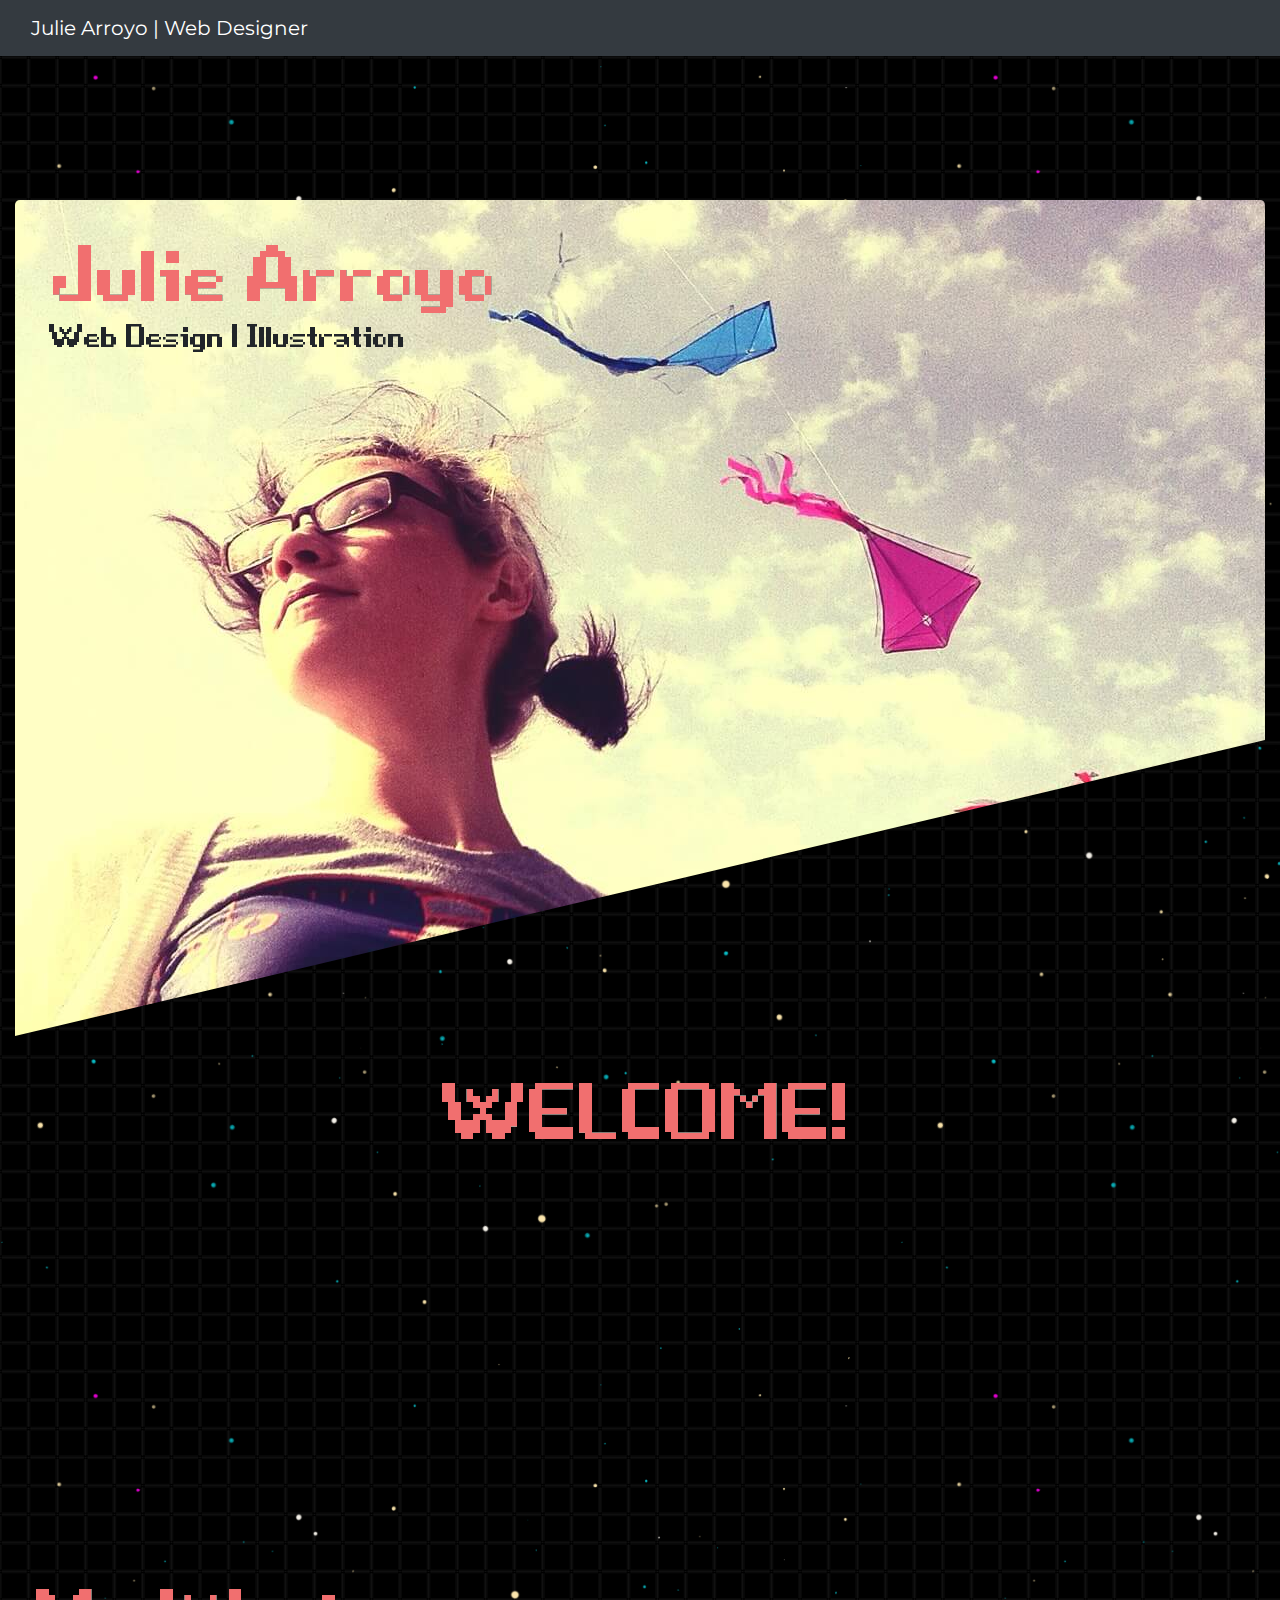
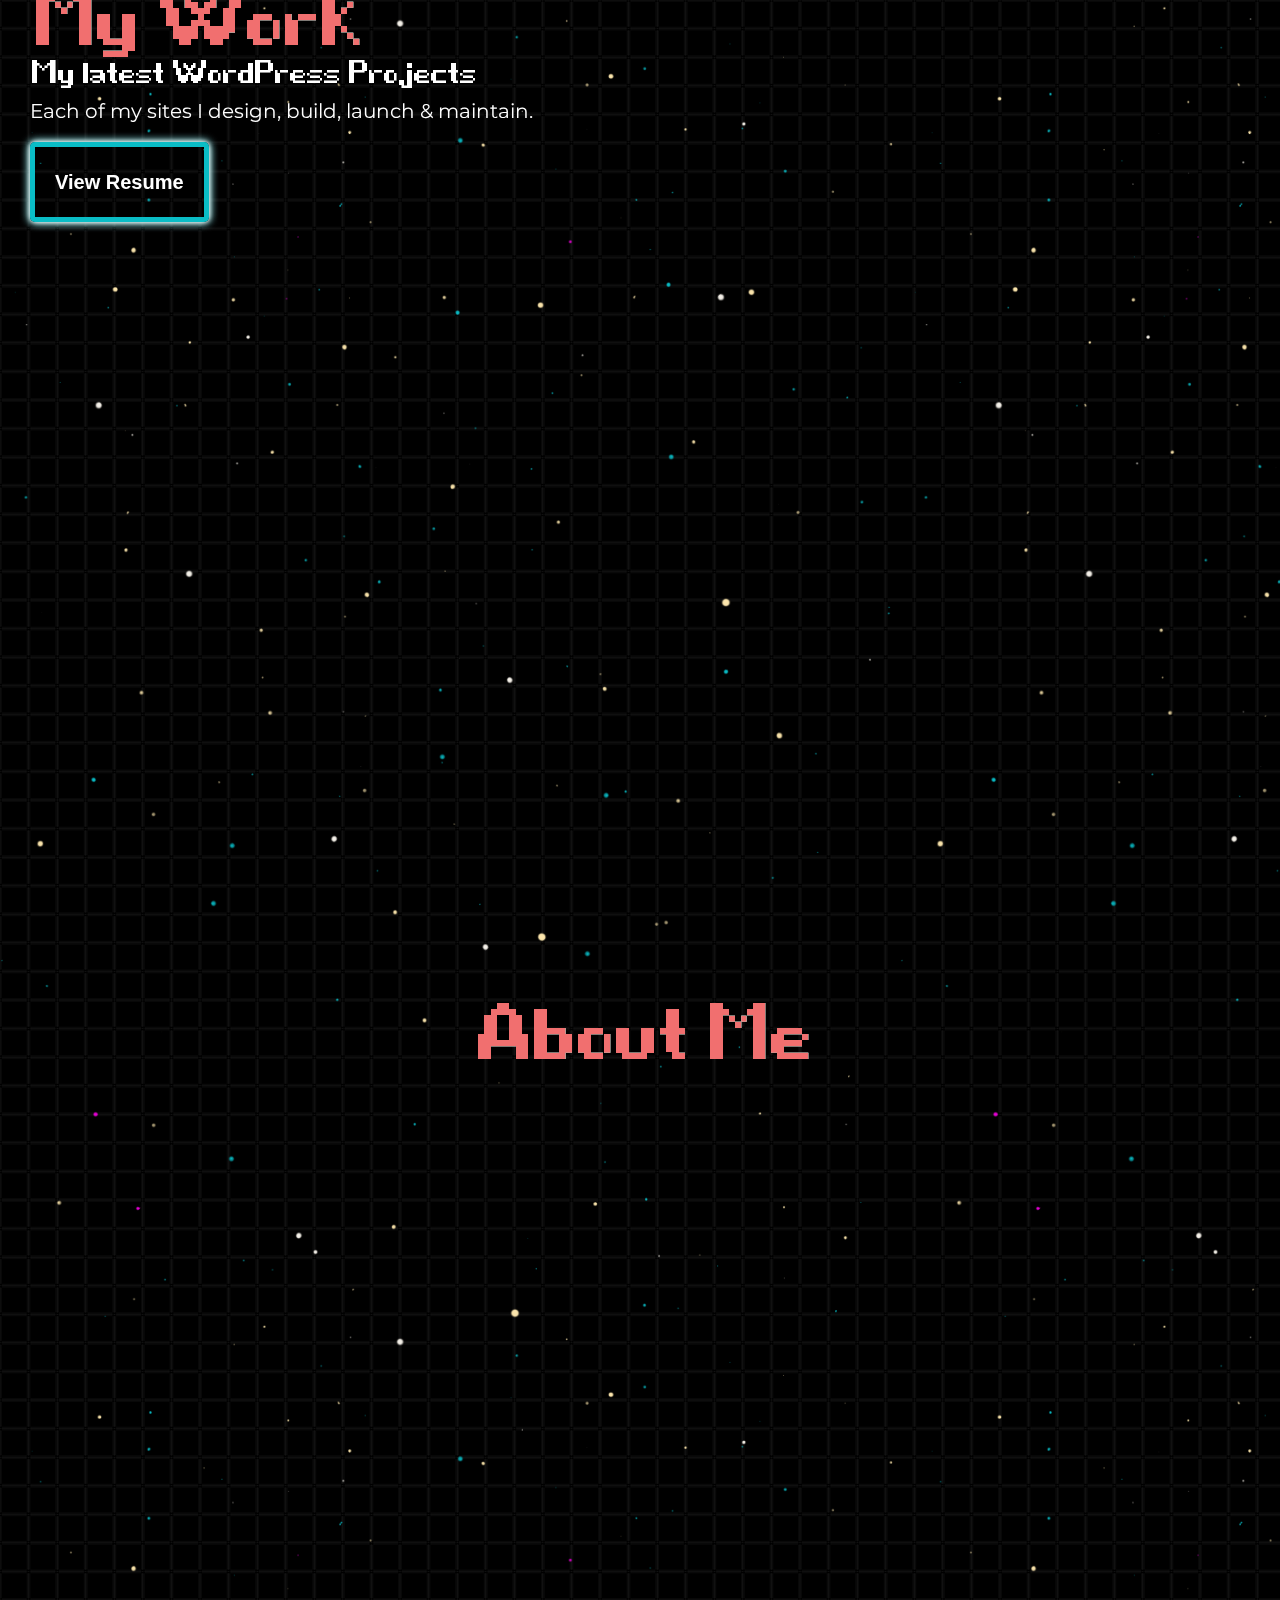
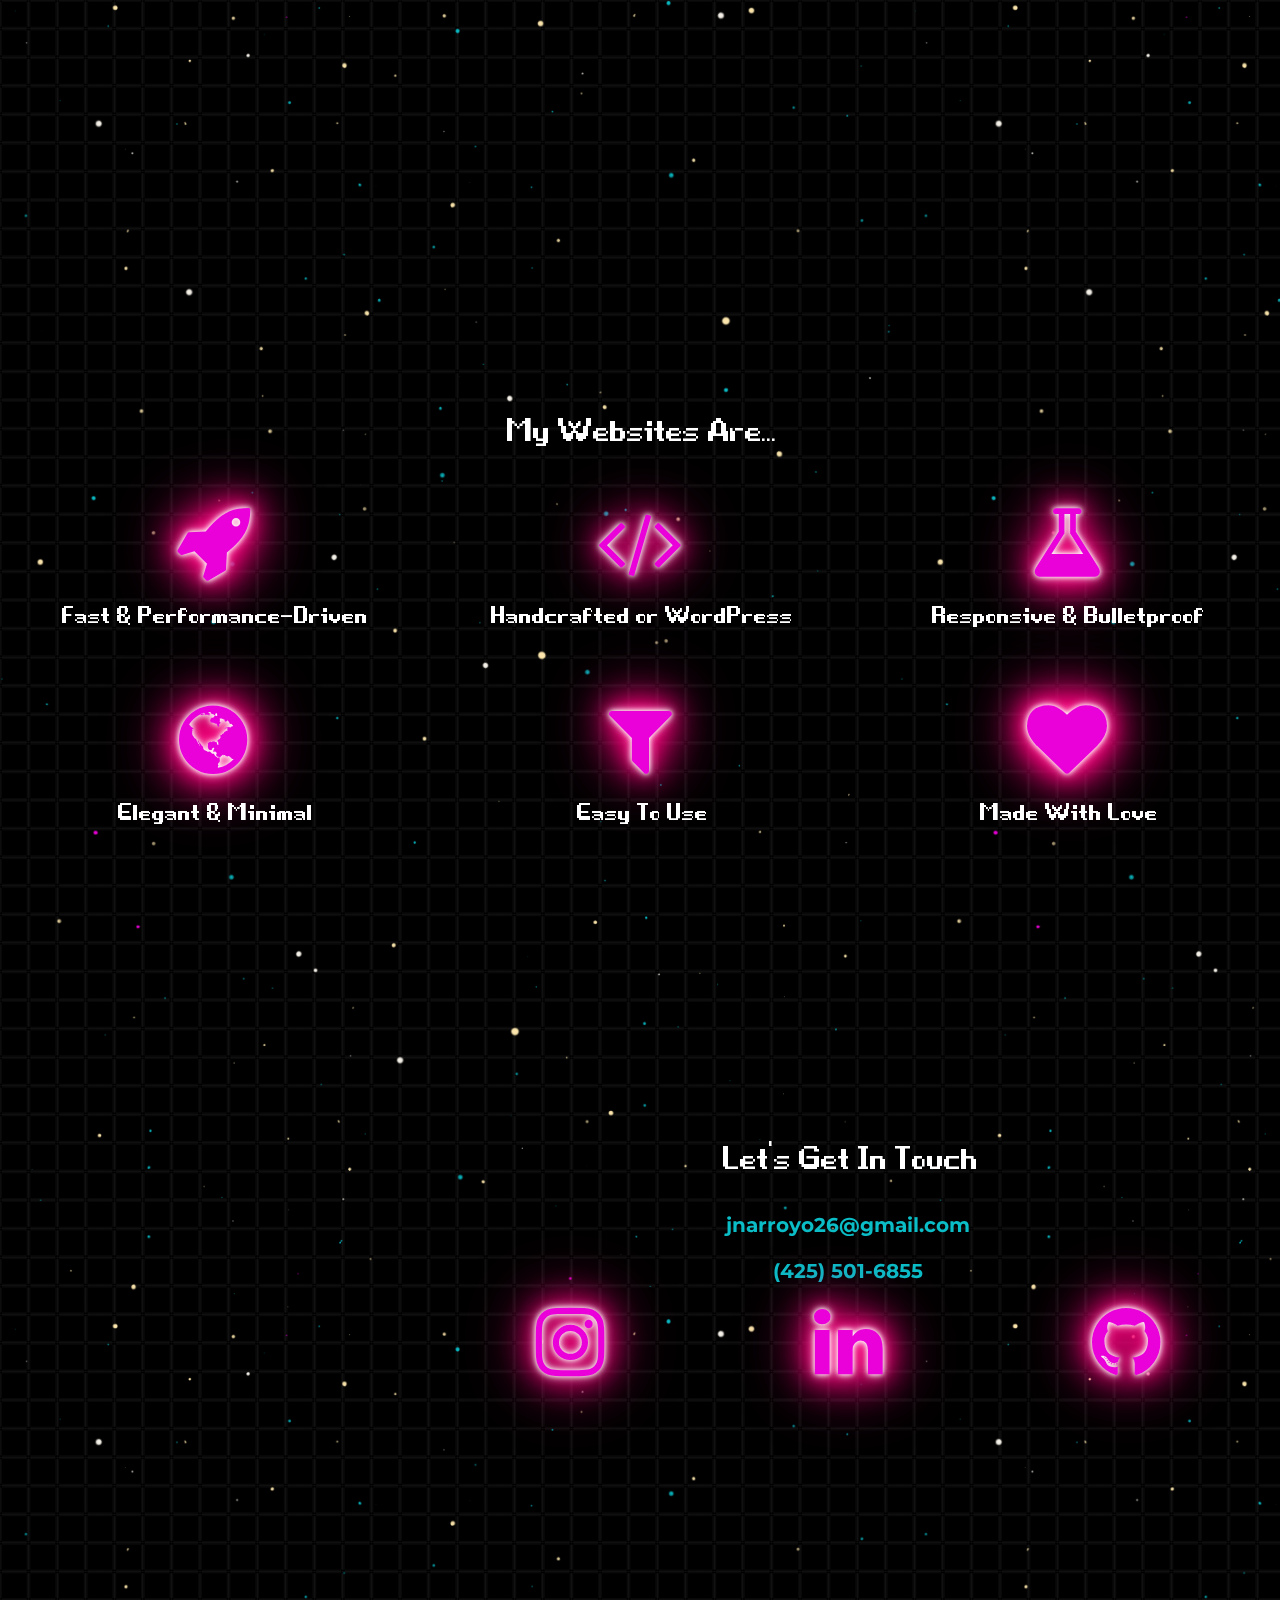
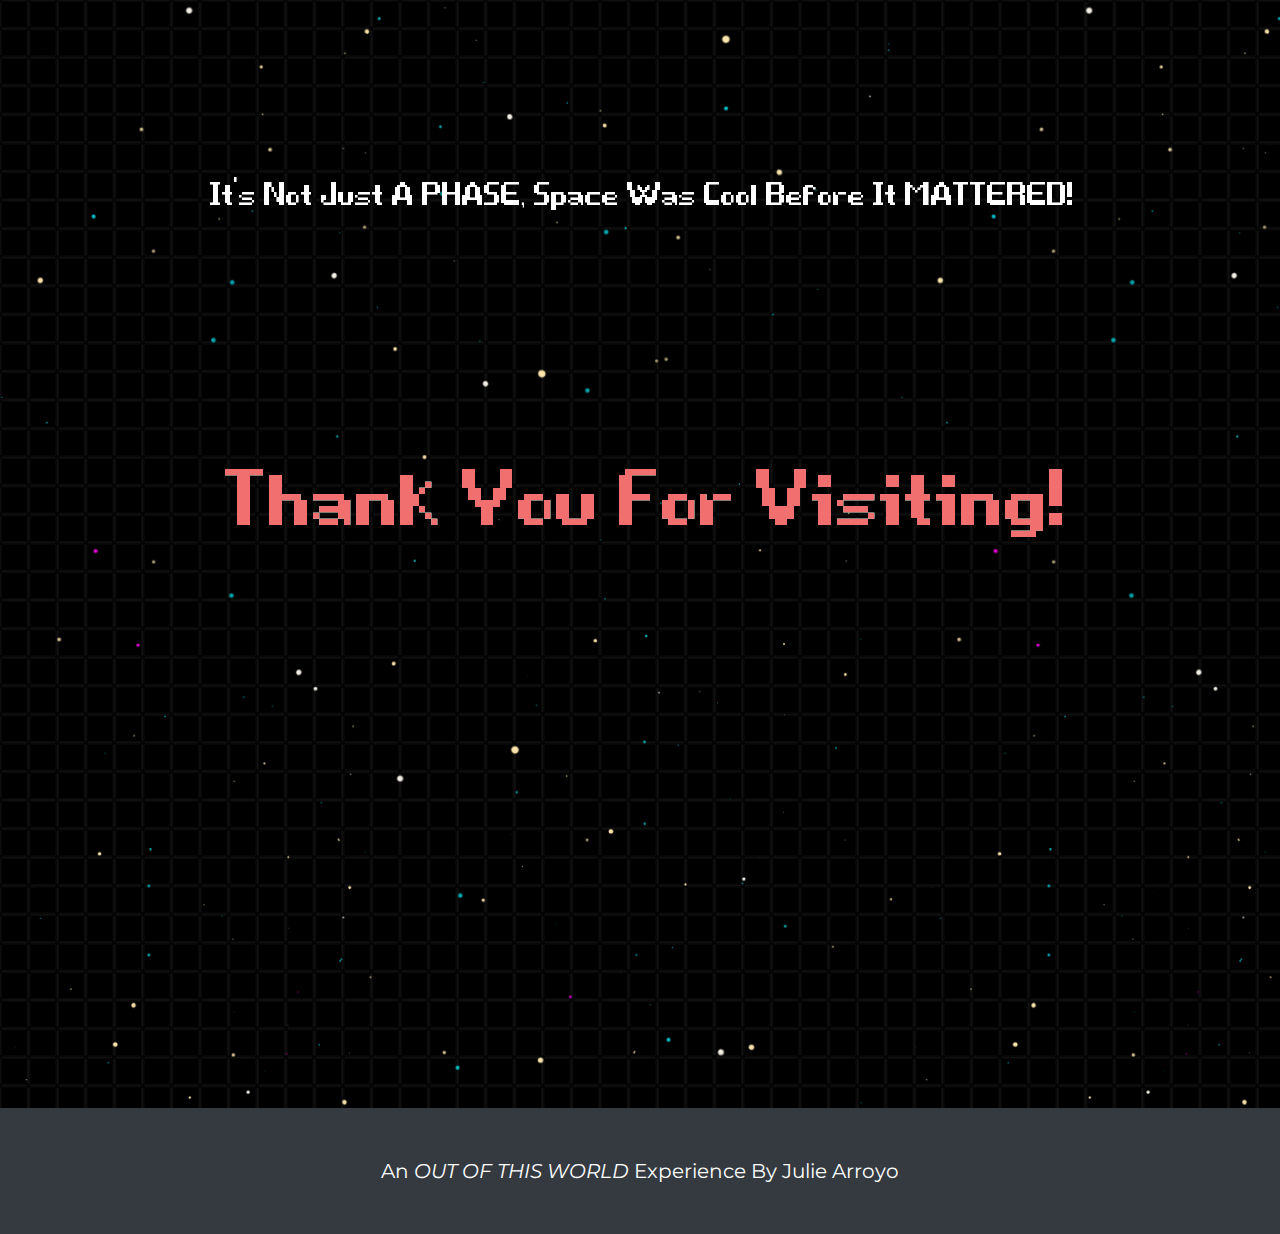
==== index.html @ 750a291a "footer" ====
<!DOCTYPE html>
<html lang="en">

<head>
  <meta charset="utf-8">
  <meta name="viewport" content="width=device-width, initial-scale=1, shrink-to-fit=no">
  <meta name="description" content="">
  <meta name="author" content="">

  <title>Julie Arroyo</title>

  <!-- Bootstrap core CSS -->
  <link href="vendor/bootstrap/css/bootstrap.min.css" rel="stylesheet">
  <!-- Custom styles for this template -->
  <link href="css/heroic-features.css" rel="stylesheet">
    <link rel="stylesheet" href="https://unpkg.com/aos@next/dist/aos.css" />
  <!-- Font awesome icons -->
 <link rel="stylesheet" href="https://cdnjs.cloudflare.com/ajax/libs/font-awesome/4.7.0/css/font-awesome.min.css">
 <!-- FONTS -->
 <link href="https://fonts.googleapis.com/css?family=Montserrat&display=swap" rel="stylesheet">
 <style>
@font-face {
  font-family: 'earth_orbiter';
  src: url('./fonts/earth_orbiter/earthorbiter.woff2') format('woff2'),
      url('./fonts/earth_orbiter/earthorbiter.woff') format('woff');
}
@font-face {
  font-family: 'game_over';
  src: url('./fonts/game_over/gameover.woff2') format('woff2'),
      url('./fonts/game_over/gameover.woff') format('woff');
}
 </style>

</head>

<body id="big-container">
  <div id="landing-content">

  <!-- Navigation -->
  <nav class="navbar navbar-expand-lg navbar-dark bg-dark fixed-top">
    <div class="container">
      <a class="navbar-brand" href="#">Julie Arroyo | Web Designer</a>
      <!--<button class="navbar-toggler" type="button" data-toggle="collapse" data-target="#navbarResponsive" aria-controls="navbarResponsive" aria-expanded="false" aria-label="Toggle navigation">
        <span class="navbar-toggler-icon"></span>
      </button> -->
      <!-- <div class="collapse navbar-collapse" id="navbarResponsive">
        <ul class="navbar-nav ml-auto">
          <li class="nav-item active">
            <a class="nav-link" href="#">Home
              <span class="sr-only">(current)</span>
            </a>
          </li>
          <li class="nav-item">
            <a class="nav-link" href="#">About</a>
          </li>
          <li class="nav-item">
            <a class="nav-link" href="#">Services</a>
          </li>
          <li class="nav-item">
            <a class="nav-link" href="#">Contact</a>
          </li>
        </ul>
      </div> Navigation End -->
    </div>
  </nav>
  <!-- Page Content -->
<div class="container">
  <div class="glitch">
    <section class="slider"></section>
            <!-- Jumbotron Header -->
      <header class="jumbotron">
        <div class="glitch">
          <h1 class="big-title">Julie Arroyo</h1>
          <h1 class="big-title">Julie Arroyo</h1>
          <h1 class="big-title">Julie Arroyo</h1>
       </div>
          <h2 class="">Web Design | Illustration</h2>
      </header>
  </div>

<!-- SVG ANIMATION TOP -->
<div class="container">
  <div class="row">
    <div class="col-sm">
      <svg id="mySVG">
        <path  fill="none" stroke="#0abdc6"  stroke-width="0" id="triangle" d="M70,0 L70,200
          H200,1000
          v200,0
          h-700,-50
          v130,30
          h950,10
          v900,0"/>
          <polygon fill=" #fff" points="12 2 15.09 8.26 22 9.27 17 14.14 18.18 21.02 12 17.77 5.82 21.02 7 14.14 2 9.27 8.91 8.26 12 2" id="dot"/>
      </svg><!-- SVG ANIMATION END 1 -->
    </div><!-- SVG ANIMATION END  2-->
  </div><!-- SVG ANIMATION END 3-->
</div><!-- SVG ANIMATION END 4 -->


<!-- WLCOME SECTION -->
<div class="container welcome-section col-lg-12">
  <div class="row">
    <div class=" col-12 glitch">
      <h1 class="white big-title">WELCOME!</h1>
      <h1 class="white big-title">WELCOME!</h1>
      <h1 class="white big-title">WELCOME!</h1>
   </div>
  </div>
</div>

<!-- floating astronaut -->
<div class="container astro-and-comics">
<div class="row">
    <div class="col astronaut-floating "></div>
    <div class="col comic-layout" data-aos="fade-down-left" data-aos-duration="2">
      <a href="https://www.downthebayoucharters.com" target="_blank"><img class="card-img-top comic-padding" src="img/sites/down-bayou.png" alt="Bayou Fishing"></a>
    </div>
  </div>
</div>

<!-- right side comic layout -->
<div class="container just-comics">
  <div class="row">
    <div class="col">
      <div class="glitch">
        <h1 class="white big-title">My Work</h1>
        <h1 class="white big-title">My Work</h1>
        <h1 class="white big-title">My Work</h1>
    </div>
      <h2 class="white norm">My latest WordPress Projects</h2>
    <p class="white">Each of my sites I design, build, launch & maintain.</p>
    <a href="./img/ArroyoResume2020.pdf" class="btn  btn-lg night" target="_blank">View Resume</a>

    </div>
    <div class="col-sm-3 left-comic aos-animate" data-aos="fade-down-left" data-aos-duration="2">
        <a href="https://www.affordablerentalcarshilo.com" target="_blank"><img class="card-img-top comic-padding" src="img/sites/rental-cars.png" alt="Rental Cars"></a>
        <a href="https://fishbranson.com" target="_blank"><img class="card-img-top comic-padding" src="img/sites/daves-guide.png" alt="Fishing Site"></a>
    </div>
    <div class="col-sm-3 right-comic aos-animate" data-aos="fade-down-left" data-aos-duration="2">
        <a href="http://aumor.024solutions.com" target="_blank"><img class="card-img-top comic-padding aos-animate" src="img/sites/aumor-cars.png" alt="Work In Progress"></a>
        <a href="https://www.billpughconstructioninc.com" target="_blank"><img class="card-img-top comic-padding aos-animate" src="img/sites/construction.png"alt="Construction Site"></a>
    </div>
  </div>
</div>

<!-- SATURN MID MID -->
<div class="container">
  <div class="row">
    <div class="col"></div>
    <div class="col">
      <div class="glitch"></div>
    </div>

    <div data-aos="fade-up-left" data-aos-duration="2" class="col-sm">
      <svg id="mySaturn" class="icon">
        <path fill="none" stroke="#0abdc6" stroke-width="3" id="" class="path"
              d="M 245.00,137.00
                 C 238.49,138.86 232.21,142.84 226.00,145.69
                   226.00,145.69 188.00,162.58 188.00,162.58
                   154.31,176.71 120.03,187.77 85.00,198.00
                   80.20,186.68 76.15,175.49 76.00,163.00
                   75.44,114.98 112.99,75.90 161.00,74.04
                   161.00,74.04 179.95,75.53 179.95,75.53
                   183.54,74.64 185.52,70.66 183.67,67.39
                   181.50,63.53 171.10,63.05 167.00,63.00
                   141.56,62.71 120.12,67.97 100.00,84.46
                   85.79,96.11 74.58,112.47 69.03,130.00
                   67.36,135.27 65.96,141.52 65.29,147.00
                   64.90,150.13 65.44,154.09 63.40,156.61
                   63.40,156.61 46.00,167.58 46.00,167.58
                   33.84,175.17 11.81,191.15 4.47,203.00
                   -4.74,217.84 -0.28,229.95 17.00,234.10
                   20.47,234.94 29.38,235.95 33.00,236.00
                   33.00,236.00 40.00,236.00 40.00,236.00
                   48.79,235.89 65.98,233.32 75.00,231.75
                   78.45,231.15 88.21,228.59 91.00,229.48
                   93.22,230.19 99.56,235.79 102.00,237.63
                   108.62,242.60 115.33,246.81 123.00,249.99
                   160.24,265.44 204.88,257.78 232.91,228.00
                   244.37,215.82 251.24,202.91 255.96,187.00
                   255.96,187.00 258.83,173.00 258.83,173.00
                   259.21,169.29 258.48,166.37 261.31,163.39
                   261.31,163.39 276.00,154.19 276.00,154.19
                   287.61,147.07 307.13,133.41 315.33,123.00
                   319.65,117.52 323.65,112.19 323.96,105.00
                   324.69,88.35 308.34,85.02 295.00,85.00
                   280.52,84.98 271.48,85.18 257.00,87.42
                   257.00,87.42 234.00,91.40 234.00,91.40
                   230.55,90.99 227.59,87.60 225.00,85.44
                   221.22,82.28 215.37,77.88 211.00,75.71
                   207.38,73.91 201.54,72.75 200.33,78.06
                   198.98,84.00 205.10,86.12 209.00,88.75
                   209.00,88.75 215.00,93.26 215.00,93.26
                   225.31,101.64 234.08,111.85 239.69,124.00
                   239.69,124.00 245.00,137.00 245.00,137.00
                 M 65.00,170.00
                 C 65.36,172.77 66.34,176.00 64.39,178.39
                   63.11,179.95 57.07,183.36 55.00,184.69
                   49.19,188.43 41.60,193.57 37.39,199.00
                   32.48,205.34 33.77,212.07 42.00,214.43
                   44.28,215.09 47.59,215.00 50.00,215.00
                   50.00,215.00 55.00,215.00 55.00,215.00
                   70.58,214.81 103.26,204.92 119.00,200.02
                   159.56,187.42 199.95,171.65 238.00,152.75
                   250.55,146.52 265.94,138.28 277.00,129.87
                   281.24,126.64 288.63,120.53 289.53,115.00
                   290.51,108.95 284.06,105.61 279.00,105.04
                   268.04,103.82 255.70,106.85 245.00,109.00
                   245.00,109.00 241.00,102.00 241.00,102.00
                   258.27,98.75 273.25,95.97 291.00,96.00
                   296.32,96.01 309.88,96.54 312.25,102.21
                   314.56,107.74 307.56,115.46 303.99,118.96
                   293.04,129.71 274.34,141.60 261.00,149.60
                   215.81,176.70 147.35,202.75 96.00,215.53
                   80.21,219.45 48.87,225.00 33.00,225.00
                   27.57,225.00 14.83,224.18 12.04,218.89
                   9.21,213.55 16.65,205.58 20.09,202.04
                   30.18,191.66 51.96,176.90 65.00,170.00
                 M 278.00,116.00
                 C 272.87,121.08 261.07,128.66 254.00,130.00
                   254.00,130.00 251.00,119.00 251.00,119.00
                   251.00,119.00 278.00,116.00 278.00,116.00
                 M 247.00,171.00
                 C 246.57,180.39 243.37,189.63 239.24,198.00
                   220.93,235.14 181.10,253.66 141.00,243.87
                   129.43,241.05 113.70,234.24 106.00,225.00
                   106.00,225.00 142.00,213.98 142.00,213.98
                   142.00,213.98 191.00,195.94 191.00,195.94
                   191.00,195.94 230.00,178.69 230.00,178.69
                   230.00,178.69 247.00,171.00 247.00,171.00
                 M 69.00,190.00
                 C 69.00,190.00 73.00,201.00 73.00,201.00
                   73.00,201.00 46.00,206.00 46.00,206.00
                   50.94,199.72 61.65,193.28 69.00,190.00 " />
      </svg>
    </div>

  </div>
</div>
<!-- SATURN MID END -->





    <!-- Page Features ABOUT ME SECTION -->
    <div class="glitch">
     <h2 class="card-title big-title white">About Me</h2>
     <h2 class="card-title big-title white">About Me</h2>
     <h2 class="card-title big-title white">About Me</h2>
   </div>

    <div class="about-me row text-center aos-animate" data-aos="fade-up-left" data-aos-duration="2">

      <div class="col about-me-one aos-animate" data-aos="fade-up-right" data-aos-duration="2">
        <div class="card h-100">
          <img class="card-img-top comic-about" src="./img/COLOR_POP.jpg" alt="About Me">
        </div>
      </div>

      <div class="col about-me-two aos-animate" data-aos="fade-up-right" data-aos-duration="2">
        <div class="card h-100">
          <img class="card-img-top comic-about" src="./img/comic-con.jpg" alt="About Me">
        </div>
      </div>


      <div class="col-md-6 about-text-row aos-animate">
        <div class="card h-100">
          <div class="card-body">
            <p class="card-text">Hi! My name is Julie Arroyo and I create STELLAR websites. Currently living in San Diego, working as front-end WordPress developer.</p>
            <p class="card-text"> My job is to design & build eye-catching, content-oriented websites.
              I love to combine bold colors & geometric shapes with existing client brands to create a balanced site for any industry.</p>
            <p class="card-text">To be in the best creative <i>SPACE</i>, I absolutely require some strong coffee & a good pair of headphones.</p>
            <p class="card-text"> I'm a comic book enthusiast, love Art, baking & can come up some great dad-jokes now & then.</p>
            <p class="card-text"> </p>
          </div>
        </div>
      </div>

    </div>
    <!-- /.row -->


      <!-- SKILLS & ICONS SECTION -->
      <div class="icons text-center">
        <h2 class="white">My Websites Are...</h2>
      <div class="row ">
        <!-- TOP ROW 1 -->
        <div class="col icon">
          <div class="white h-100">
            <div class="card-body">
              <i class="fa fa-rocket pink-glow"></i>
              <h4 class="card-title small-title">Fast & Performance-Driven</h4>
            </div>
          </div>
        </div>
      <!-- TOP ROW 2 -->
        <div class="col icon">
          <div class="white  h-100">
            <div class="card-body">
              <i class="fa fa-code pink-glow"></i>
              <h4 class="card-title small-title">Handcrafted or WordPress</h4>
            </div>
          </div>
        </div>
        <!-- TOP ROW 3 -->
          <div class="col icon">
            <div class="white  h-100">
              <div class="card-body">
                <i class="fa fa-flask pink-glow"></i>
                <h4 class="card-title small-title">Responsive & Bulletproof</h4>
              </div>
            </div>
          </div>

      </div>
            <!-- BOTTOM ROW -->

      <div class="row bottom-icons text-center">
        <!-- BOTTOM ROW 1 -->
        <div class="col icon">
          <div class="white h-100">
            <div class="card-body">
              <i class="fa fa-globe pink-glow"></i>
              <h4 class="card-title small-title">Elegant & Minimal</h4>
            </div>
          </div>
        </div>
      <!-- BOTTOM ROW 2 -->
        <div class="col icon">
          <div class="white h-100">
            <div class="card-body">
              <i class="fa fa-filter pink-glow"></i>
              <h4 class="card-title small-title">Easy To Use</h4>
            </div>
          </div>
        </div>
        <!-- BOTTOM ROW 3 -->
          <div class="col icon">
            <div class="white h-100">
              <div class="card-body">
              <i class="fa fa-heart pink-glow"></i>
                <h4 class="card-title small-title">Made With Love</h4>
              </div>
            </div>
          </div>
      </div><!-- the whole bottom section -->

   <!-- Contact Section -->
   <div class="container contact">
     <div class="row">
       <div data-aos="fade-up-right" data-aos-duration="2"class="col-4">
         <img src="./img/blue-planet.png" class="img-fluid astro icon" alt="Responsive image">
       </div>

      <div class="col-md-8">
          <h2>Let's Get In Touch</h2>
          <p class="pink"><a href="mailto:jnarroyo26@gmail.com"> jnarroyo26@gmail.com</a></p>
          <p class="pink"><a href="tel:4255016855">(425) 501-6855</a></p>
        <div class="row">
            <div class="col-xs-4">
              <a href="https://www.instagram.com/julie0y0/?hl=en" target="_blank"><i class="fa fa-instagram pink-glow"></i></a>
            </div>
            <div class="col-xs-4">
              <a href="https://www.linkedin.com/in/arroyojulianne/" target="_blank"><i class="fa fa-linkedin pink-glow"></i></a>
            </div>
            <div class="col-xs-4">
              <a href="https://github.com/JulieArroyo" target="_blank"><i class="fa fa-github pink-glow"></i></a>
            </div>
        </div>
    </div>

      </div>
     </div>
     <div class="thank-you">
       <h2 class="white">It's Not Just A PHASE, Space Was Cool Before It MATTERED!</h2>
    </div>
     <div class="glitch thank-you">
       <h1 class="white big-title large">Thank You For Visiting!</h1>
       <h1 class="white big-title large">Thank You For Visiting!</h1>
       <h1 class="white big-title large">Thank You For Visiting!</h1>
   </div>



   </div>
  <!-- End Contact Section -->



  </div>  <!-- /.container -->

  <!-- Footer -->
  <footer class="py-5 bg-dark">
    <div class="container">
      <p class="m-0 text-center text-white">An <i>OUT OF THIS WORLD</i> Experience By Julie Arroyo</p>
    </div>
    </footer>
    <!-- /.container -->


  <!-- Bootstrap core JavaScript -->
  <script src="vendor/jquery/jquery.min.js"></script>
  <script src="vendor/bootstrap/js/bootstrap.bundle.min.js"></script>
    <!-- Moving background with mouse -->
  <script>
  $('#landing-content').mousemove(function(e) {
    var amountMovedX = (e.pageX * -1 / 20);
    var amountMovedY = (e.pageY * -1 / 20);
    $(this).css('background-position', amountMovedX + 'px ' + amountMovedY + 'px');
  });

  </script>

<!-- Just a shope along line path scripts -->
<script>
function positionTheDot() {

  // What percentage down the page are we?
  var scrollPercentage = (document.documentElement.scrollTop + document.body.scrollTop) / (document.documentElement.scrollHeight - document.documentElement.clientHeight);
  console.log(scrollPercentage);
  // Get path length
  var path = document.getElementById("triangle");
  var pathLen = path.getTotalLength();

  // Get the position of a point at <scrollPercentage> along the path.
  var pt = path.getPointAtLength(scrollPercentage * pathLen);

  // Position the red dot at this point
  var dot = document.getElementById("dot");
  dot.setAttribute("transform", "translate("+ pt.x + "," + pt.y + ")");

};

// Update dot position when we get a scroll event.
window.addEventListener("scroll", positionTheDot);

// Set the initial position of the dot.
positionTheDot();

</script>

    <!-- Blue Line scripts
  <script>
// Get the id of the <path> element and the length of <path>
var triangle = document.getElementById("triangle");
var length = triangle.getTotalLength();

// The start position of the drawing
triangle.style.strokeDasharray = length;

// Hide the triangle by offsetting dash. Remove this line to show the triangle before scroll draw
triangle.style.strokeDashoffset = length;

// Find scroll percentage on scroll (using cross-browser properties), and offset dash same amount as percentage scrolled
window.addEventListener("scroll", myFunction);

function myFunction() {
  var scrollpercent = (document.body.scrollTop + document.documentElement.scrollTop) / (document.documentElement.scrollHeight - document.documentElement.clientHeight);

  var draw = length * scrollpercent;

  // Reverse the drawing (when scrolling upwards)
  triangle.style.strokeDashoffset = length - draw;
}



</script>  END BLUE LINE -->


</div> <!--BIG CONTAINER -->
<script src="https://unpkg.com/aos@next/dist/aos.js"></script>
<script>
  AOS.init();
</script>
</body>

</html>
---- css/heroic-features.css ----
/*!
 * Start Bootstrap - Heroic Features (https://startbootstrap.com/template-overviews/heroic-features)
 * Copyright 2013-2019 Start Bootstrap
 * Licensed under MIT (https://github.com/BlackrockDigital/startbootstrap-heroic-features/blob/master/LICENSE)
 */
body {
  background-color:#000;
}
body[data-aos-duration='2'] [data-aos],
  [data-aos][data-aos][data-aos-duration='2'] {
    transition-duration: 2s;
  }

/* TOP SVG*/
#mySVG {
  position:fixed;
  top: 0%;
  width: 100%;
  height: 1300px;
  margin-left:-50px;
  -webkit-filter: drop-shadow( 0px 0px 10px rgba(234, 0, 217, .9));
  filter: drop-shadow( 0px 0px 10px rgba(234 ,0, 217, .9));
}
#mySaturn{
  float:right;
  width: 500px;
  height: 500px;
  margin-left:-50px;
  -webkit-filter: drop-shadow( 0px 0px 10px rgba(234, 0, 217, .9));
  filter: drop-shadow( 0px 0px 10px rgba(234 ,0, 217, .9));
}
.path {
  stroke-dasharray: 1000;
  stroke-dashoffset: 1000;
  animation: dash 5s linear forwards;
}

@keyframes dash {
  to {
    stroke-dashoffset: 5;
  }
}
/* FONTS */
h1,h2,h3,h4{
  font-family:'game_over';
}
h1{
  font-size:100px;
  line-height:.5em ;
}
h2{
  font-size:80px;
}
.small-title{
  font-size:60px;
  padding-top:15px;
  line-height:.5em;
}
.big-title{
  font-size:200px !important;
}
.navbar-brand{
  font-family: 'Montserrat', sans-serif;
}
p{
  font-size:20px;
  font-family: 'Montserrat', sans-serif;
}
/*  GLITCHY FONT */
.glitch{
  padding-bottom:20px;
}
.big-title{
  color: #000;
  font-weight: 400;
  /*Create overlap*/
  margin-bottom: 0;
  line-height: 0;
  /*Animation*/
  animation: glitch1 2.5s infinite;
}

.big-title:nth-child(2) {
  color: #67f3da;
  animation: glitch2 2.5s infinite;
}

.big-title:nth-child(3) {
  color: #f16f6f;
  animation: glitch3 2.5s infinite;
}

.under-about-title{
  margin-top:70px;
}
/*Keyframes*/

@keyframes glitch1 {
  0% {
    transform: none;
    opacity: 1;
  }
  7% {
    transform: skew(-0.5deg, -0.9deg);
    opacity: 0.75;
  }
  10% {
    transform: none;
    opacity: 1;
  }
  27% {
    transform: none;
    opacity: 1;
  }
  30% {
    transform: skew(0.8deg, -0.1deg);
    opacity: 0.75;
  }
  35% {
    transform: none;
    opacity: 1;
  }
  52% {
    transform: none;
    opacity: 1;
  }
  55% {
    transform: skew(-1deg, 0.2deg);
    opacity: 0.75;
  }
  50% {
    transform: none;
    opacity: 1;
  }
  72% {
    transform: none;
    opacity: 1;
  }
  75% {
    transform: skew(0.4deg, 1deg);
    opacity: 0.75;
  }
  80% {
    transform: none;
    opacity: 1;
  }
  100% {
    transform: none;
    opacity: 1;
  }
}

@keyframes glitch2 {
  0% {
    transform: none;
    opacity: 0.25;
  }
  7% {
    transform: translate(-2px, -3px);
    opacity: 0.5;
  }
  10% {
    transform: none;
    opacity: 0.25;
  }
  27% {
    transform: none;
    opacity: 0.25;
  }
  30% {
    transform: translate(-5px, -2px);
    opacity: 0.5;
  }
  35% {
    transform: none;
    opacity: 0.25;
  }
  52% {
    transform: none;
    opacity: 0.25;
  }
  55% {
    transform: translate(-5px, -1px);
    opacity: 0.5;
  }
  50% {
    transform: none;
    opacity: 0.25;
  }
  72% {
    transform: none;
    opacity: 0.25;
  }
  75% {
    transform: translate(-2px, -6px);
    opacity: 0.5;
  }
  80% {
    transform: none;
    opacity: 0.25;
  }
  100% {
    transform: none;
    opacity: 0.25;
  }
}

@keyframes glitch3 {
  0% {
    transform: none;
    opacity: 0.25;
  }
  7% {
    transform: translate(2px, 3px);
    opacity: 0.5;
  }
  10% {
    transform: none;
    opacity: 0.25;
  }
  27% {
    transform: none;
    opacity: 0.25;
  }
  30% {
    transform: translate(5px, 2px);
    opacity: 0.5;
  }
  35% {
    transform: none;
    opacity: 0.25;
  }
  52% {
    transform: none;
    opacity: 0.25;
  }
  55% {
    transform: translate(5px, 1px);
    opacity: 0.5;
  }
  50% {
    transform: none;
    opacity: 0.25;
  }
  72% {
    transform: none;
    opacity: 0.25;
  }
  75% {
    transform: translate(2px, 6px);
    opacity: 0.5;
  }
  80% {
    transform: none;
    opacity: 0.25;
  }
  100% {
    transform: none;
    opacity: 0.25;
  }
}
/* MOVING BACKGROUND */
#big-container{
  background-image:url(../images/repeated-square-dark.png);
  width: 100%;
  background-repeat: repeat;
}
#landing-content {
 background-image:url(../images/stars2020.png);
 background-size:900px;
width: 100%;
background-repeat:repeat;
}

.slider {
margin-left: auto;
margin-right: auto;
overflow: hidden;
padding-top: 200px;
}

.slider img {
width: 80%;
padding-left: 10%;
padding-right: 10%;
height: auto;
margin-left: auto;
margin-right: auto;
}

/* COLORS */
.blue-glow{
  color:#0abdc6;
  text-shadow: 0 0 5px #fff, 0 0 10px #fff, 0 0 10px #0abdc6,
  0 0 20px #0abdc6, 0 0 30px #0abdc6, 0 0 45px #0abdc6, 0 0 55px #0abdc6;
}
.blue{
  color:#0abdc6;
}
.pink-glow{
  color:#ea00d9;
  text-shadow: 0 0 5px #fff, 0 0 10px #fff, 0 0 20px #ff0080,
   0 0 30px #ff0080, 0 0 40px #ff0080, 0 0 55px #ff0080, 0 0 75px #ff0080;
}
.pink{
  color:#ff0080;
}
.glow{
  color: #fff;
  -webkit-animation: glow 1s ease-in-out infinite alternate;
  -moz-animation: glow 1s ease-in-out infinite alternate;
  animation: glow 1s ease-in-out infinite alternate;
}
.white {
  color:#fff;
}
a{
  color:#0abdc6;
}
a:hover{
  color:#ff0080;
}

/* BUTTONS */
.night  {
  /*background:linear-gradient( to bottom right,rgba(63,81,181,1) 0%, rgba(171,71,188 ,1) 70%);*/
  border: 5px solid #0abdc6;
  border-radius: none;
  font-size:20px;
  font-weight:bold;
  color:#fff;
  padding:20px;
  background-color:none;
	box-shadow: 0 0 5px #fff, 0 0 10px #fff, 0 0 10px #0abdc6;
}
.night:hover{
  color:#ff0080;
}

/* HEADER STYLES*/
.jumbotron{
    background-image: url(../img/KITES.JPG);
    background-position: center;
    height:900px;
    clip-path: polygon(
       0 0,
       100% 0,
       100% 60%,
       0 calc(100% - 5vw)
     );
 /* change the calc height to a percentage height to get alternate responsive behavior*/
}

/* WELCOME SECTION */
.welcome-section{
  margin-top:-50px;
  margin-bottom:300px;
  text-align:center;
}

/* FLOATING ASTRONAUT*/
.astro-and-comics{
  margin-bottom:20px;
}

.astronaut-floating{
  margin-top:0px;
  margin-left:-50px;
  padding:none;
  animation: animatetop 0.4s;

}
.astro{
  max-width:100%;
  /*background:rgba(255,255,255, 0.3);*/
  border-radius:100%;

}

/* RIGHT SIDE COMIC LAYOUT*/
.norm{
  line-height:.5em;
  padding-top:20px;
}
.just-comics{
  margin-bottom:50px;
}
.comic-layout{
  margin-top:-100px;
  background-color:#fff;
}
.left-comic{
  background-color:#fff;
  margin-right:10px;
}
.right-comic{
  background-color:#fff;
  margin-left:10px;
}
.comic-padding{
  margin:10px 0px 10px 0px;
}

/* ABOUT ME SECTION */
.about-me{
  margin-top:200px;
}
.card-title{
  text-align:center;
}
.card{
  background-color:transparent;
  color:#fff;
  font-weight:bold;
}
.comic-about{
  border-radius:0px;
  border:5px solid #fff
}
/* SKILLS & ICONS SECTION */
.icons{
  margin-top:300px;
  margin-bottom:600px;
}
.bottom-icons{
  margin-top:20px;
}

.fa {
    font-size:80px !important;
}
.icon{
  animation-name: floating;
  animation-duration: 3s;
  animation-iteration-count: infinite;
  animation-timing-function: ease-in-out;
}

@keyframes floating {
    from { transform: translate(0,  0px); }
    65%  { transform: translate(0, 15px); }
    to   { transform: translate(0, -0px); }
}


/* CONTACT SECTION */
.contact{
  margin-top:250px;
  color:#fff;
  font-weight:bold;
  ;font-size:20px;
}
a.fa.blue-glow:hover{
  color:#fff
}
.thank-you{
  margin-top:250px;
}

.col-xs-4{
  margin:auto;
  display:block;
  text-align:center;
}
/* MEIDA QUERIES */


/* Small devices (landscape phones, 576px and up) */
@media (max-width: 600px) {
  /* MAIN SECTIONS */
  .col{
    flex-basis:auto;
  }

  #landing-content{
    overflow-x: hidden!important;
    overflow-y: hidden!important;
  }

  .container{
    width:365px !important;
    margin:none;
    padding:0 !important;
  }
  .jumbotron{
    height:600px;
    background-size:cover;
  }
  .col-sm-3{
    max-width:100% !important;
    flex:100%;
  }
  /* SVGs */
  #mySaturn{
  /*  float:none;
    margin:0;
    display:block;
    width:100%;*/
    display:none;
  }
  #mySVG {
    display:none;
  }
  /* PROJECT SECTION */
  .astro-and-comics{
    display:none;
  }
  .left-comic,.right-comic{
    margin:0 10px 0 10px;
  }
  /* BUTTON SPACING */
  .night{
    margin-bottom:40px;
  }
  /* FONTS */
  h1.big-title{
 font-size:100px !important;
  }
  h2{
    line-height:.5;
  }
  h1.thank-you{
    font-size:50px !important;
    line-height:1em;
  }

/* ABOUT SECTION */
  .about-me-one{
    width:50%;
    float:left;
  }
  .about-me-two{
    width:50%;
    float:right;
  }
  .about-text-row{
    width:100%;
  }
  .large{
    display:none;
  }
  .small-title{
    font-size:55px;
  }
  p{
    font-size:20px;
  }
}

/*  Medium devices (tablets, 768px and up) */
@media (max-width: 768px) {
  .big-title{
 font-size:100px !important;
}
  #mySVG {
display:none;
  }
 }

/*  Large devices (desktops, 992px and up)*/
@media (max-width: 992px) {
  .norm{
    line-height:.5em;
    padding-top:20px;
  }
  .big-title{
 font-size:150px !important;
}
  #mySVG {
    position:fixed;
    top: 0%;
    width: 990px;
    height: 1300px;
    margin-left:-180px;
    -webkit-filter: drop-shadow( 0px 0px 10px rgba(234, 0, 217, .9));
    filter: drop-shadow( 0px 0px 10px rgba(234 ,0, 217, .9));
  }


}
@media (min-width: 768px){
.container {
    max-width: 685px;
}
/* LINE BREAKS */
.mobile-break {
   display: none;
 }
}
@media (min-width: 1200px){
.container {
    max-width: 1322px;
}
}
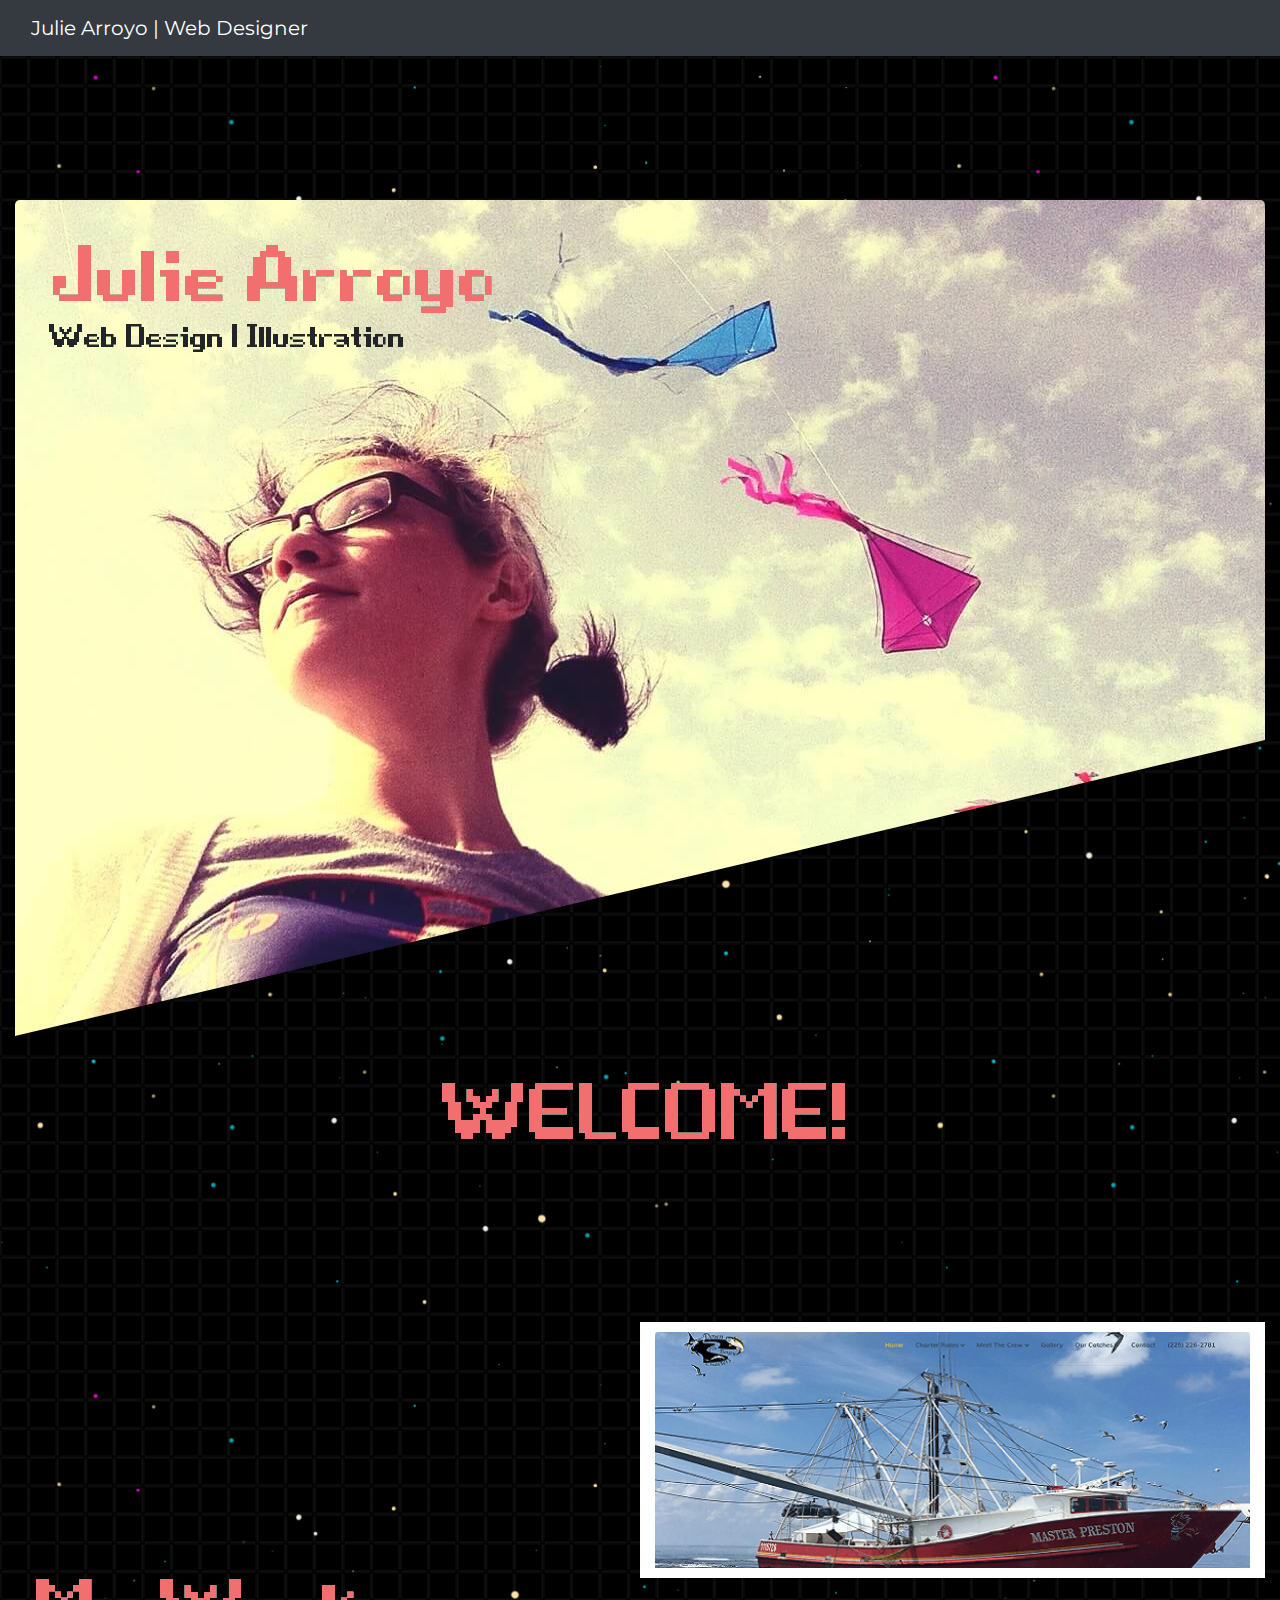
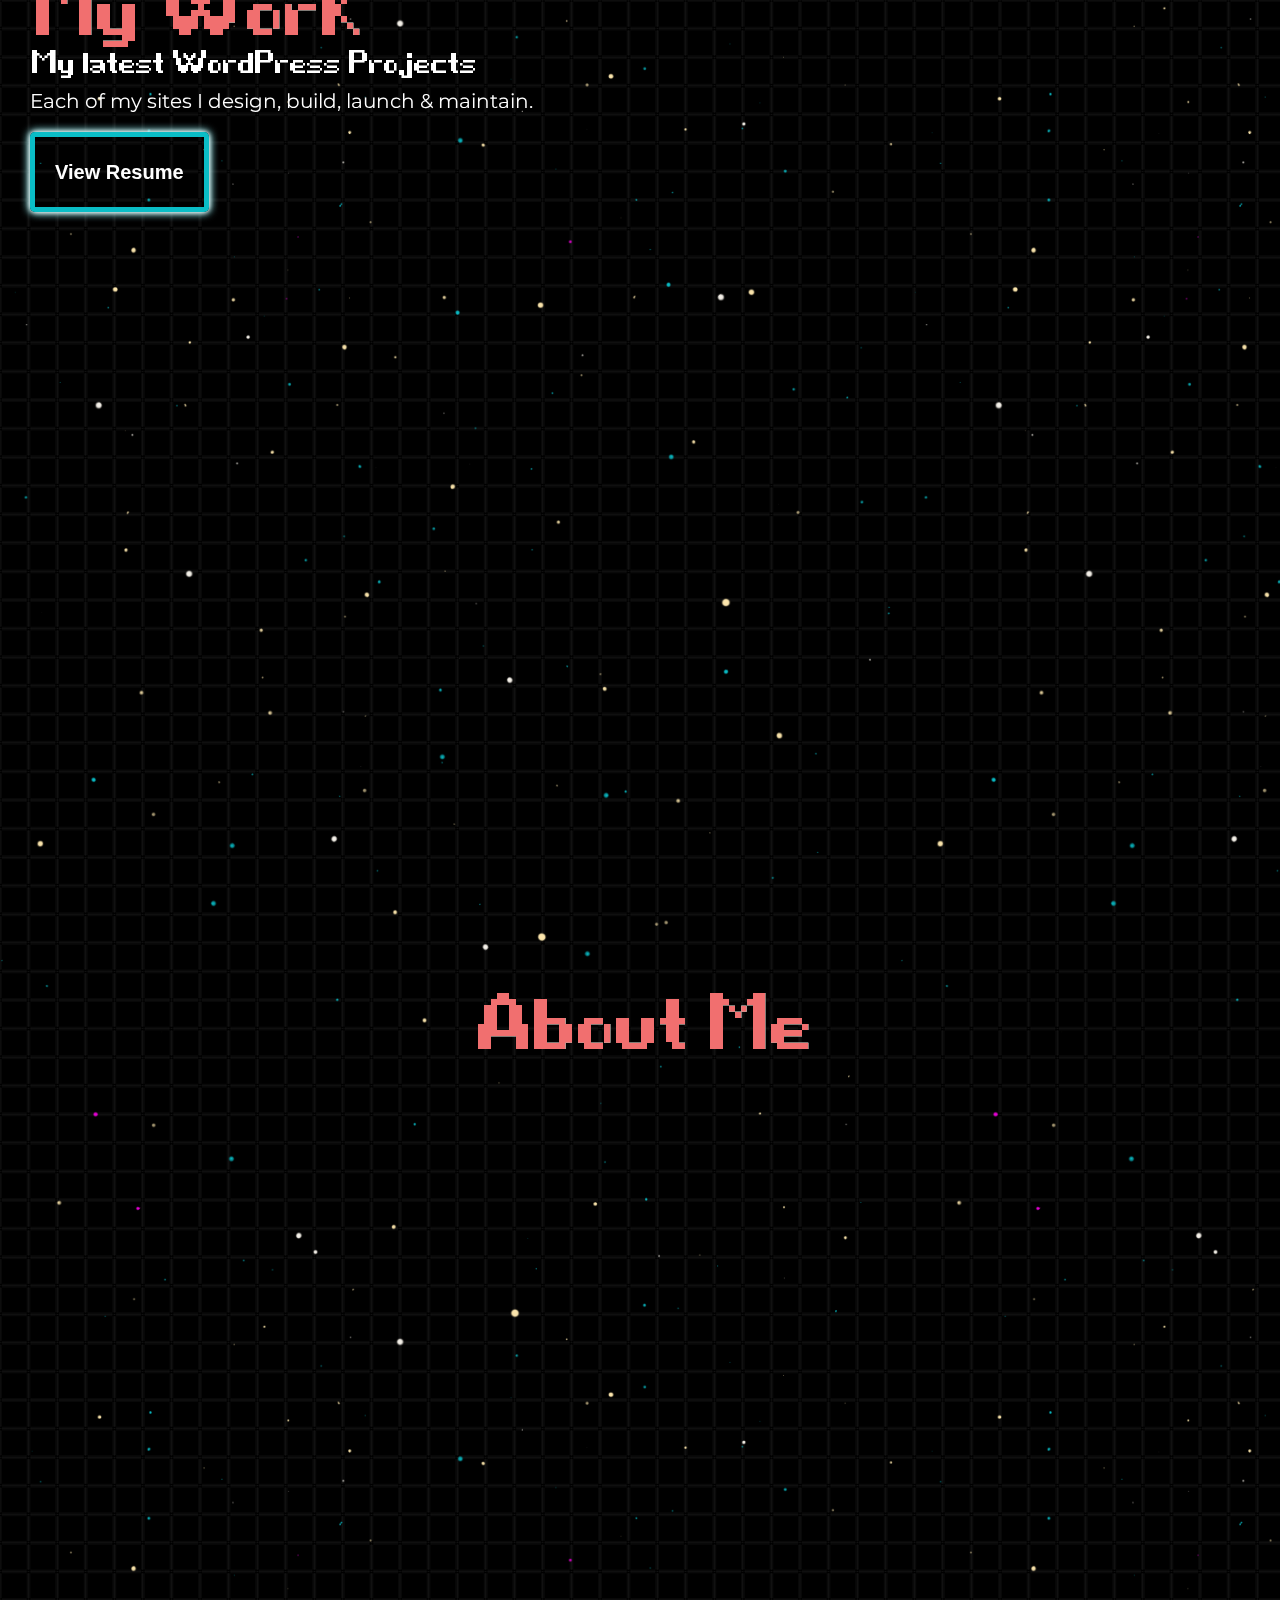
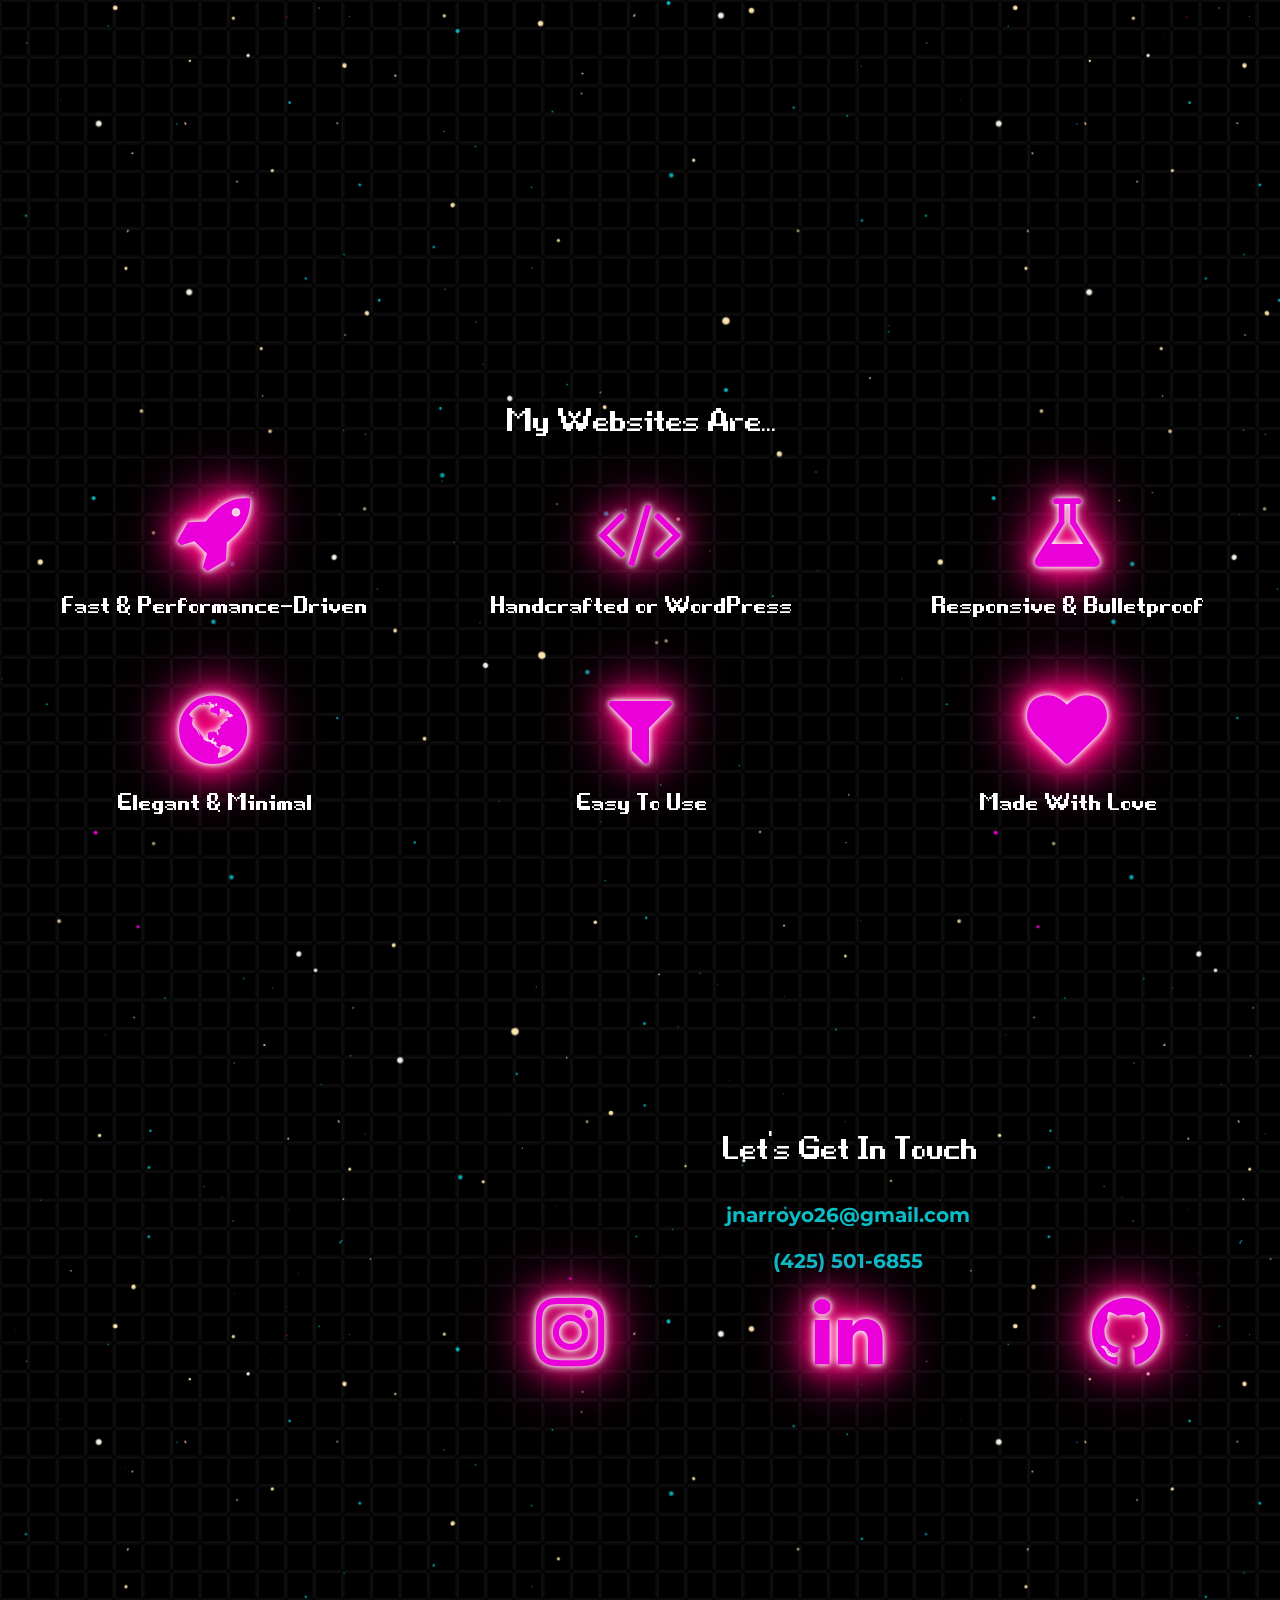
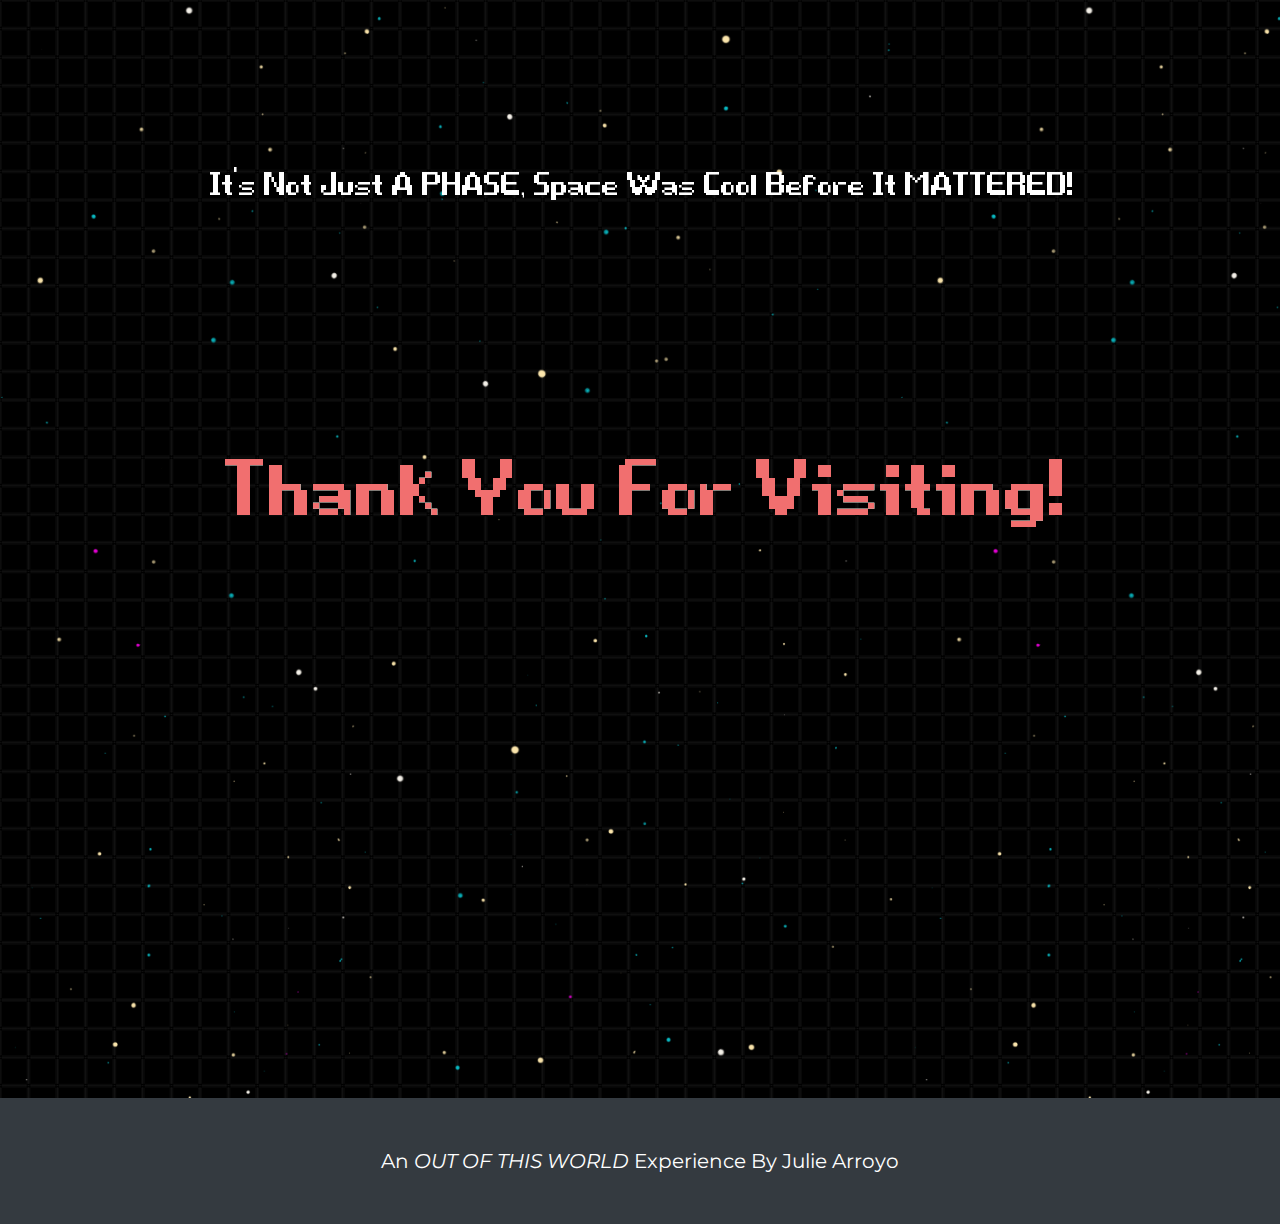
==== commit e11b263d: "edits" ====
--- a/index.html
+++ b/index.html
@@ -111,8 +111,8 @@
 <!-- floating astronaut -->
 <div class="container astro-and-comics">
 <div class="row">
-    <div class="col astronaut-floating "></div>
-    <div class="col comic-layout" data-aos="fade-down-left" data-aos-duration="2">
+    <div class="col"></div>
+    <div class="col comic-layout" data-aos="" data-aos-duration="2">
       <a href="https://www.downthebayoucharters.com" target="_blank"><img class="card-img-top comic-padding" src="img/sites/down-bayou.png" alt="Bayou Fishing"></a>
     </div>
   </div>
@@ -129,16 +129,16 @@
     </div>
       <h2 class="white norm">My latest WordPress Projects</h2>
     <p class="white">Each of my sites I design, build, launch & maintain.</p>
-    <a href="./img/ArroyoResume2020.pdf" class="btn  btn-lg night" target="_blank">View Resume</a>
+    <a href="/img/ArroyoResume-2021.pdf" class="btn  btn-lg night" target="_blank">View Resume</a>
 
     </div>
     <div class="col-sm-3 left-comic aos-animate" data-aos="fade-down-left" data-aos-duration="2">
-        <a href="https://www.affordablerentalcarshilo.com" target="_blank"><img class="card-img-top comic-padding" src="img/sites/rental-cars.png" alt="Rental Cars"></a>
-        <a href="https://fishbranson.com" target="_blank"><img class="card-img-top comic-padding" src="img/sites/daves-guide.png" alt="Fishing Site"></a>
+        <img class="card-img-top comic-padding" src="img/sites/rental-cars.png" alt="Rental Cars">
+        <img class="card-img-top comic-padding" src="img/sites/daves-guide.png" alt="Fishing Site">
     </div>
     <div class="col-sm-3 right-comic aos-animate" data-aos="fade-down-left" data-aos-duration="2">
-        <a href="http://aumor.024solutions.com" target="_blank"><img class="card-img-top comic-padding aos-animate" src="img/sites/aumor-cars.png" alt="Work In Progress"></a>
-        <a href="https://www.billpughconstructioninc.com" target="_blank"><img class="card-img-top comic-padding aos-animate" src="img/sites/construction.png"alt="Construction Site"></a>
+        <img class="card-img-top comic-padding aos-animate" src="img/sites/aumor-cars.png" alt="Work In Progress">
+        <img class="card-img-top comic-padding aos-animate" src="img/sites/construction.png"alt="Construction Site">
     </div>
   </div>
 </div>
--- a/css/heroic-features.css
+++ b/css/heroic-features.css
@@ -350,6 +350,9 @@
      );
  /* change the calc height to a percentage height to get alternate responsive behavior*/
 }
+.about{
+  background-image: url(../img/julieAstro.png);
+}
 
 /* WELCOME SECTION */
 .welcome-section{
@@ -462,6 +465,30 @@
   display:block;
   text-align:center;
 }
+
+/*ABOUT PAGE STYLES */
+.project-row-top{
+  margin-top:150px;
+}
+.center-it{
+  text-align:center;
+  display:block;
+  margin:0 auto;
+}
+.modal-dialog {
+    max-width: 40% !important;
+  }
+  .modal-content {
+      background-color: #000 !important;
+  }
+  .modal-title{
+    color:#fff !important;
+  }
+  .close{
+    color:#fff !important;
+  }
+
+
 /* MEIDA QUERIES */
 
 
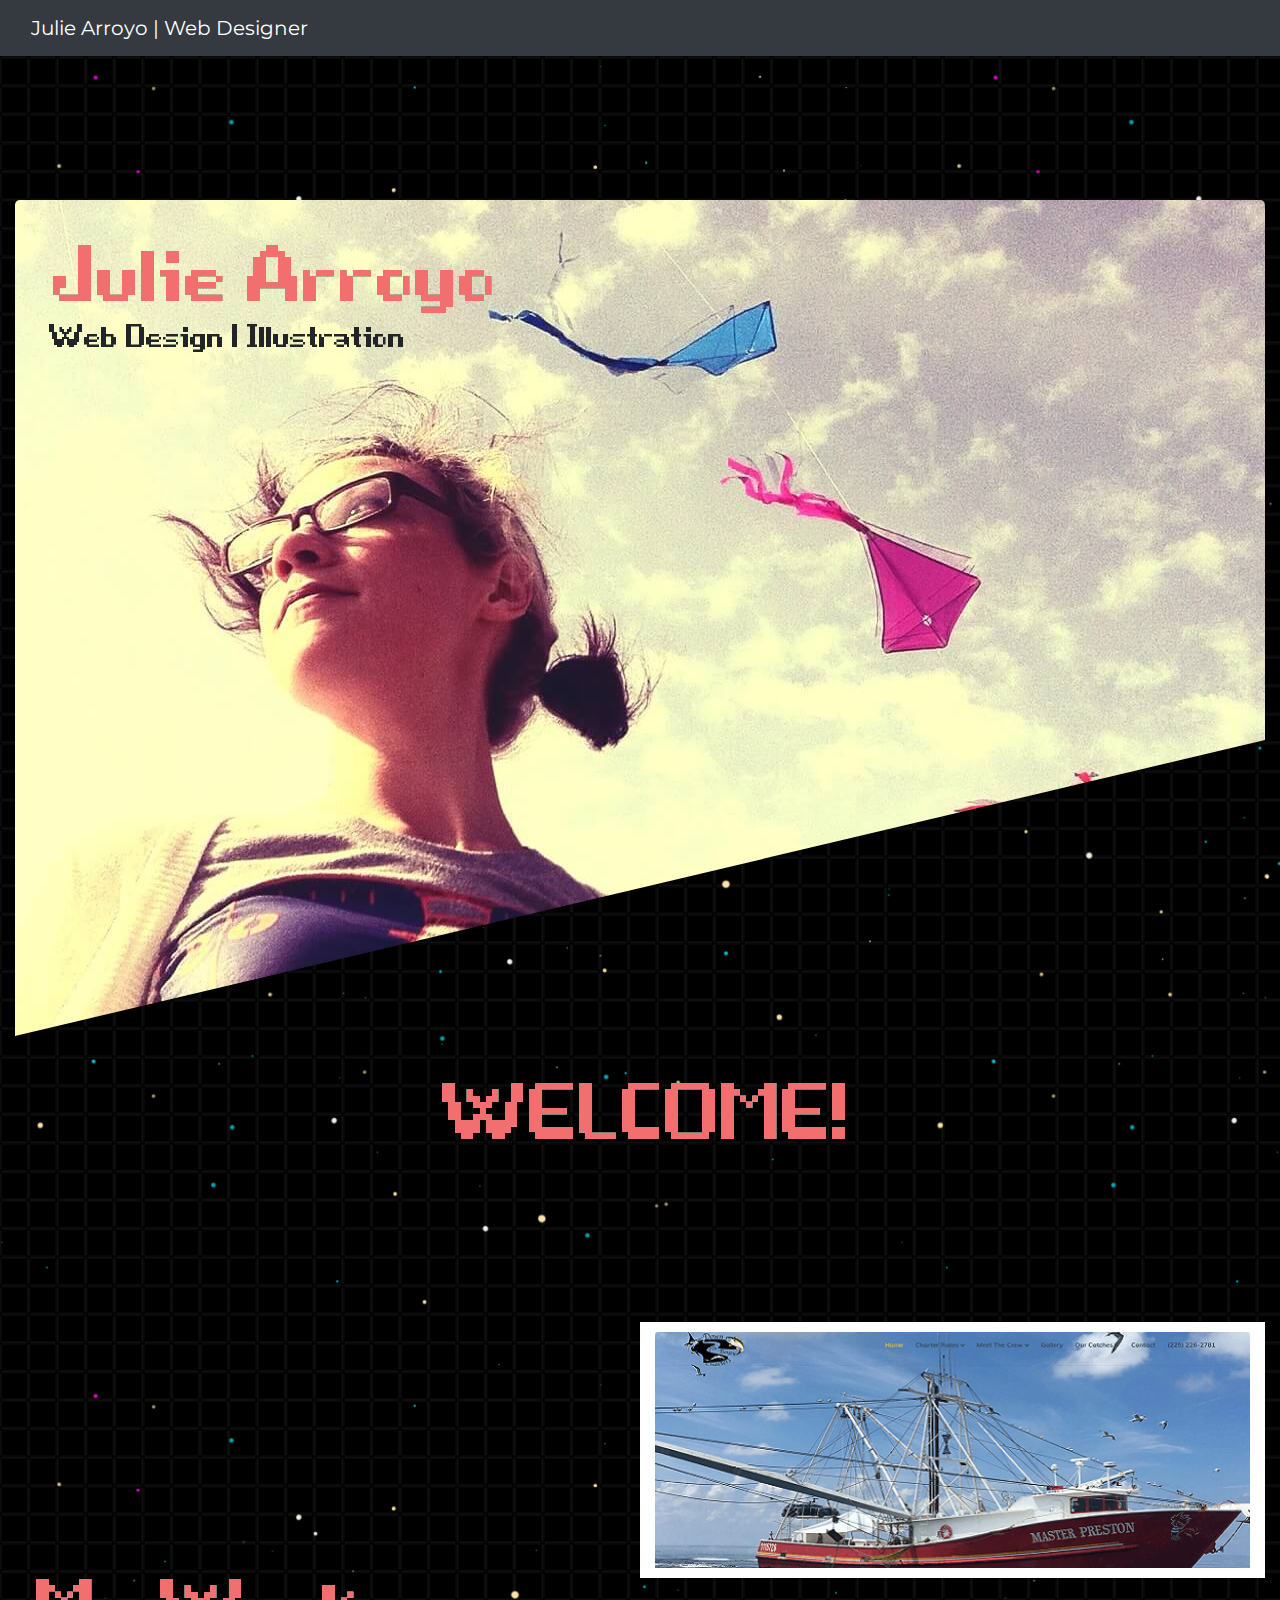
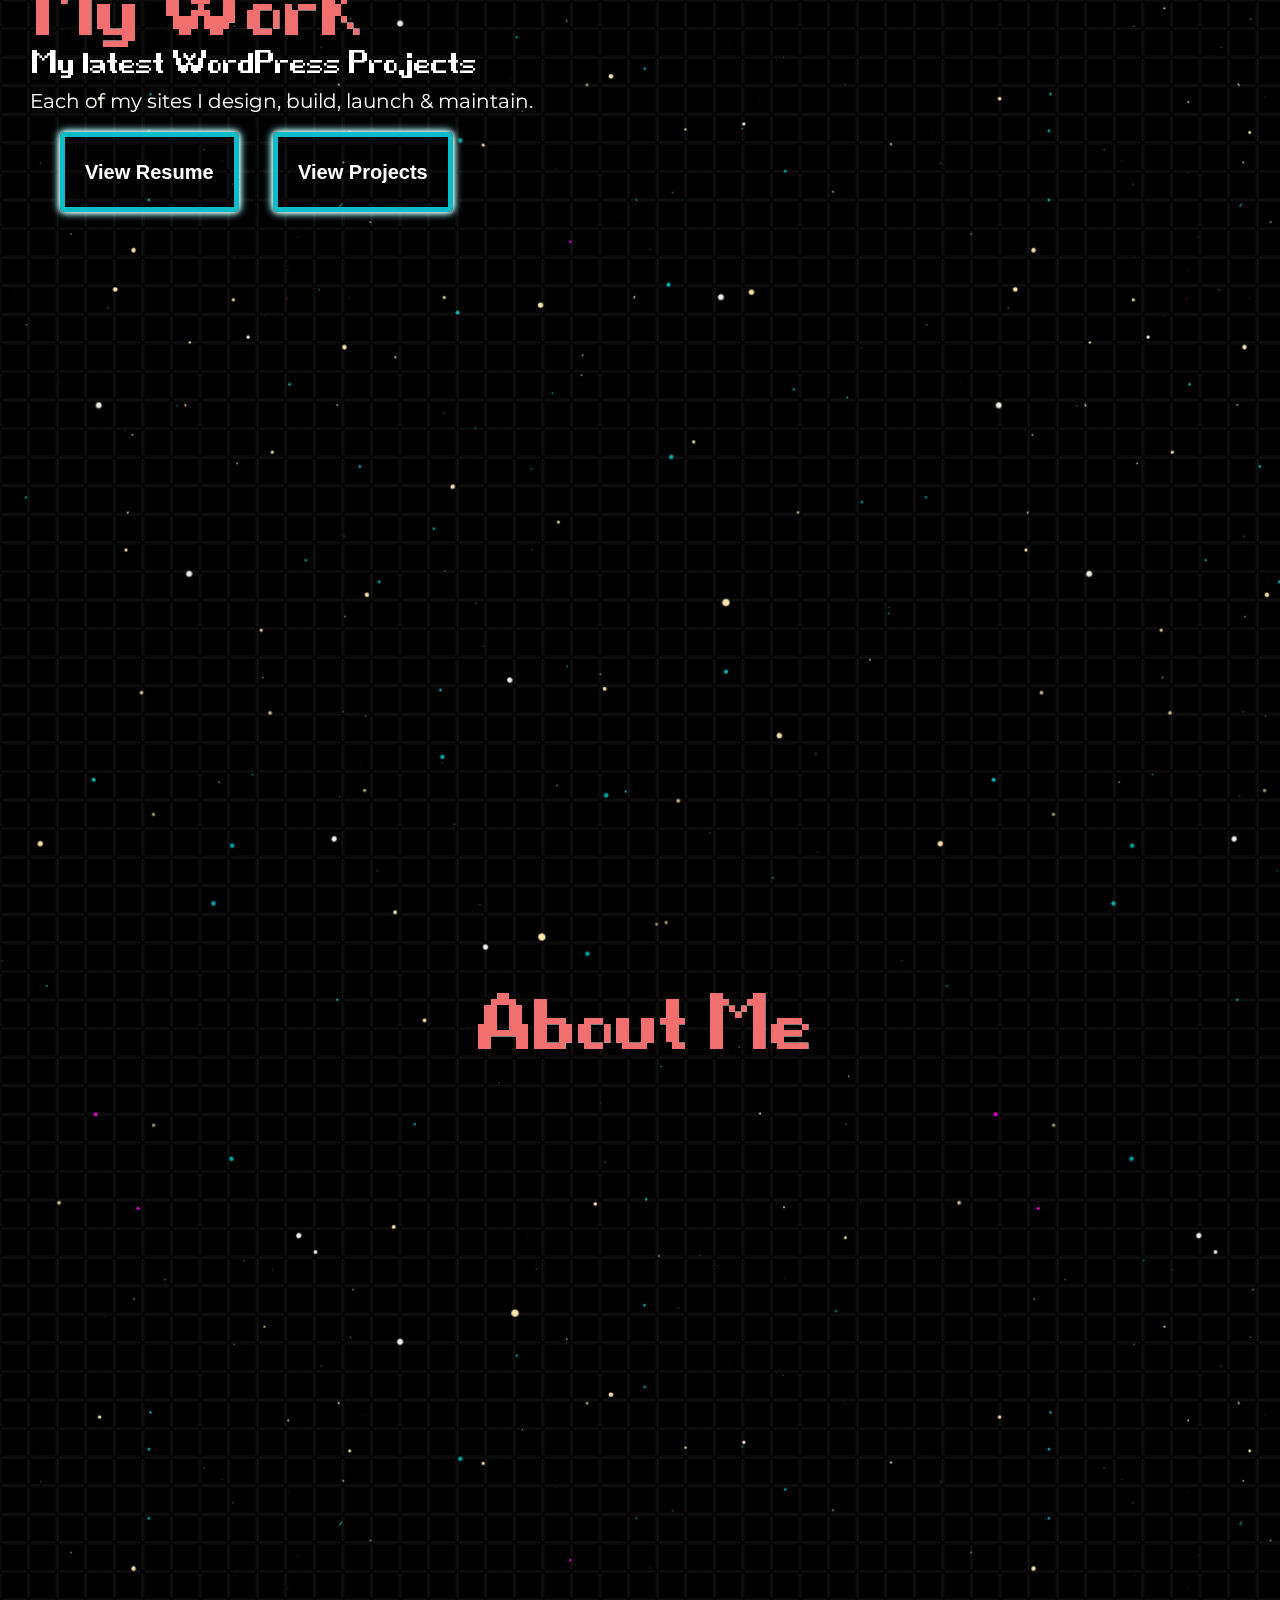
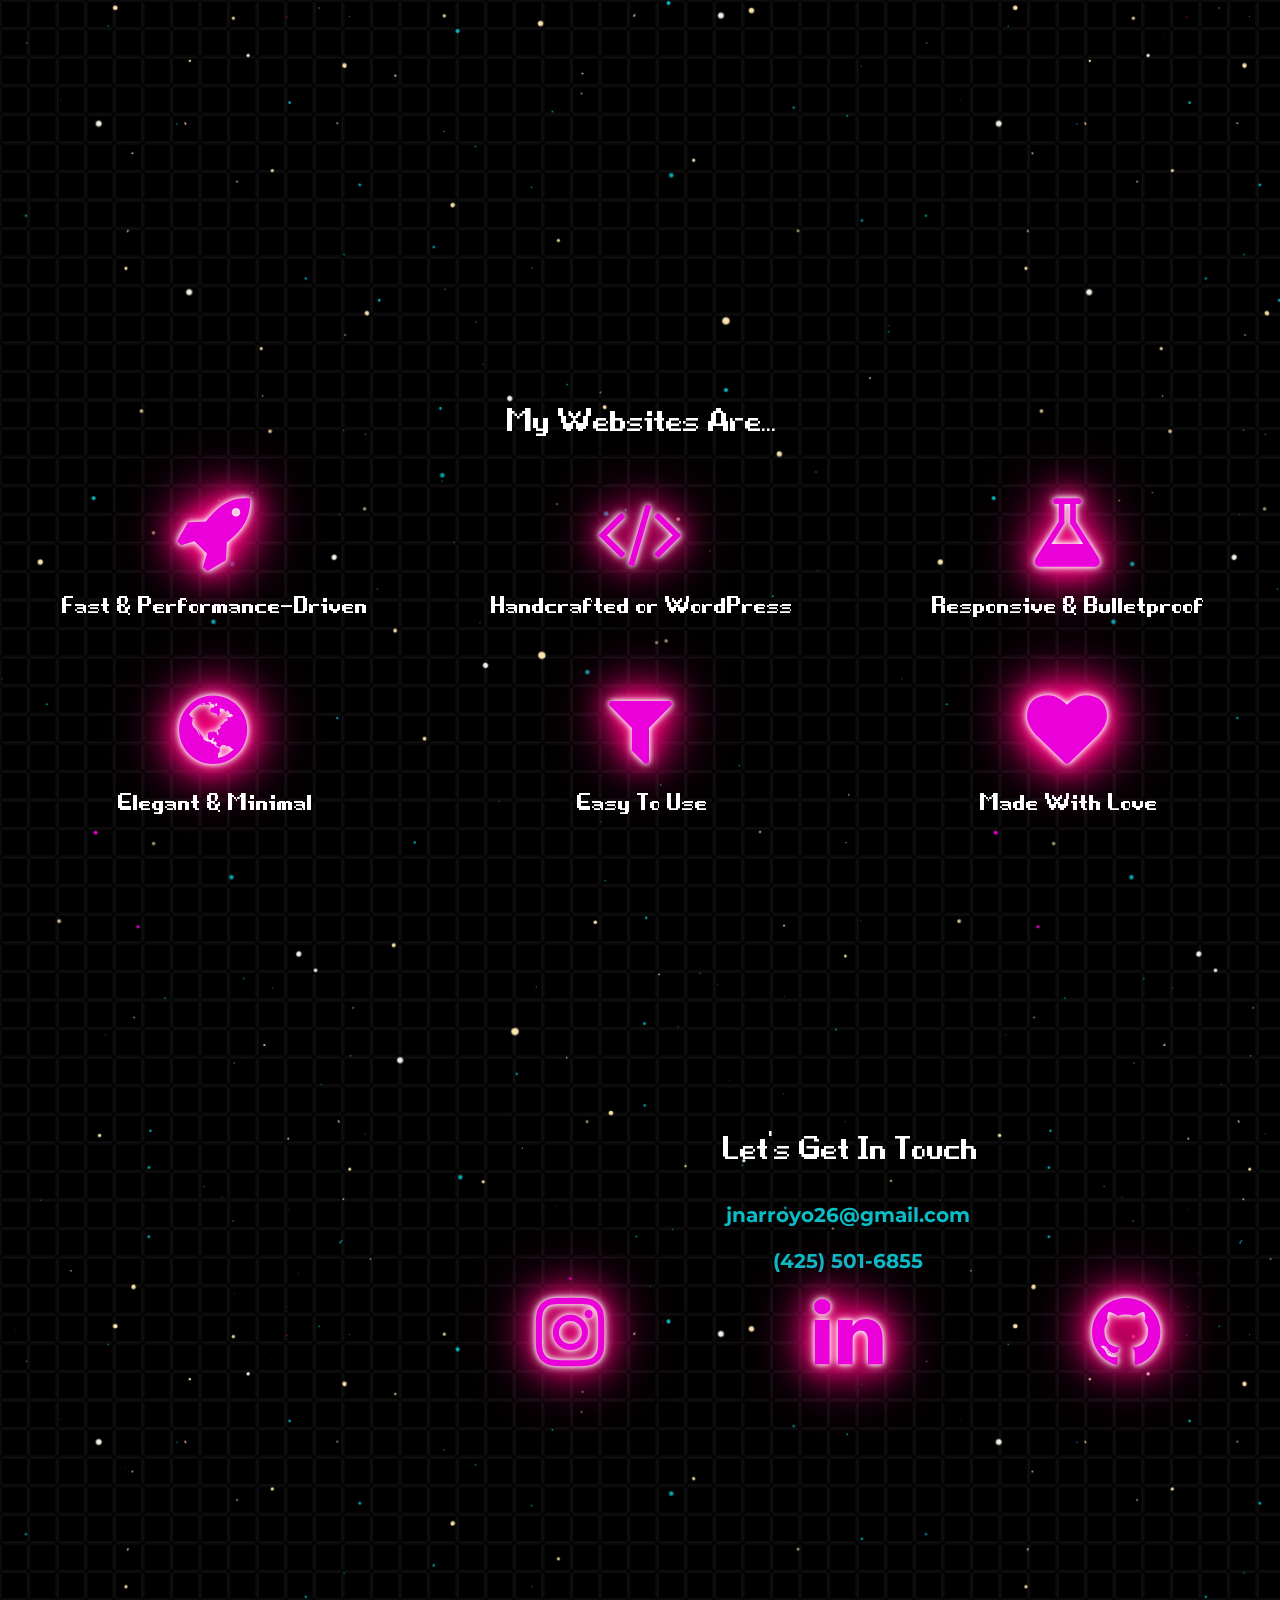
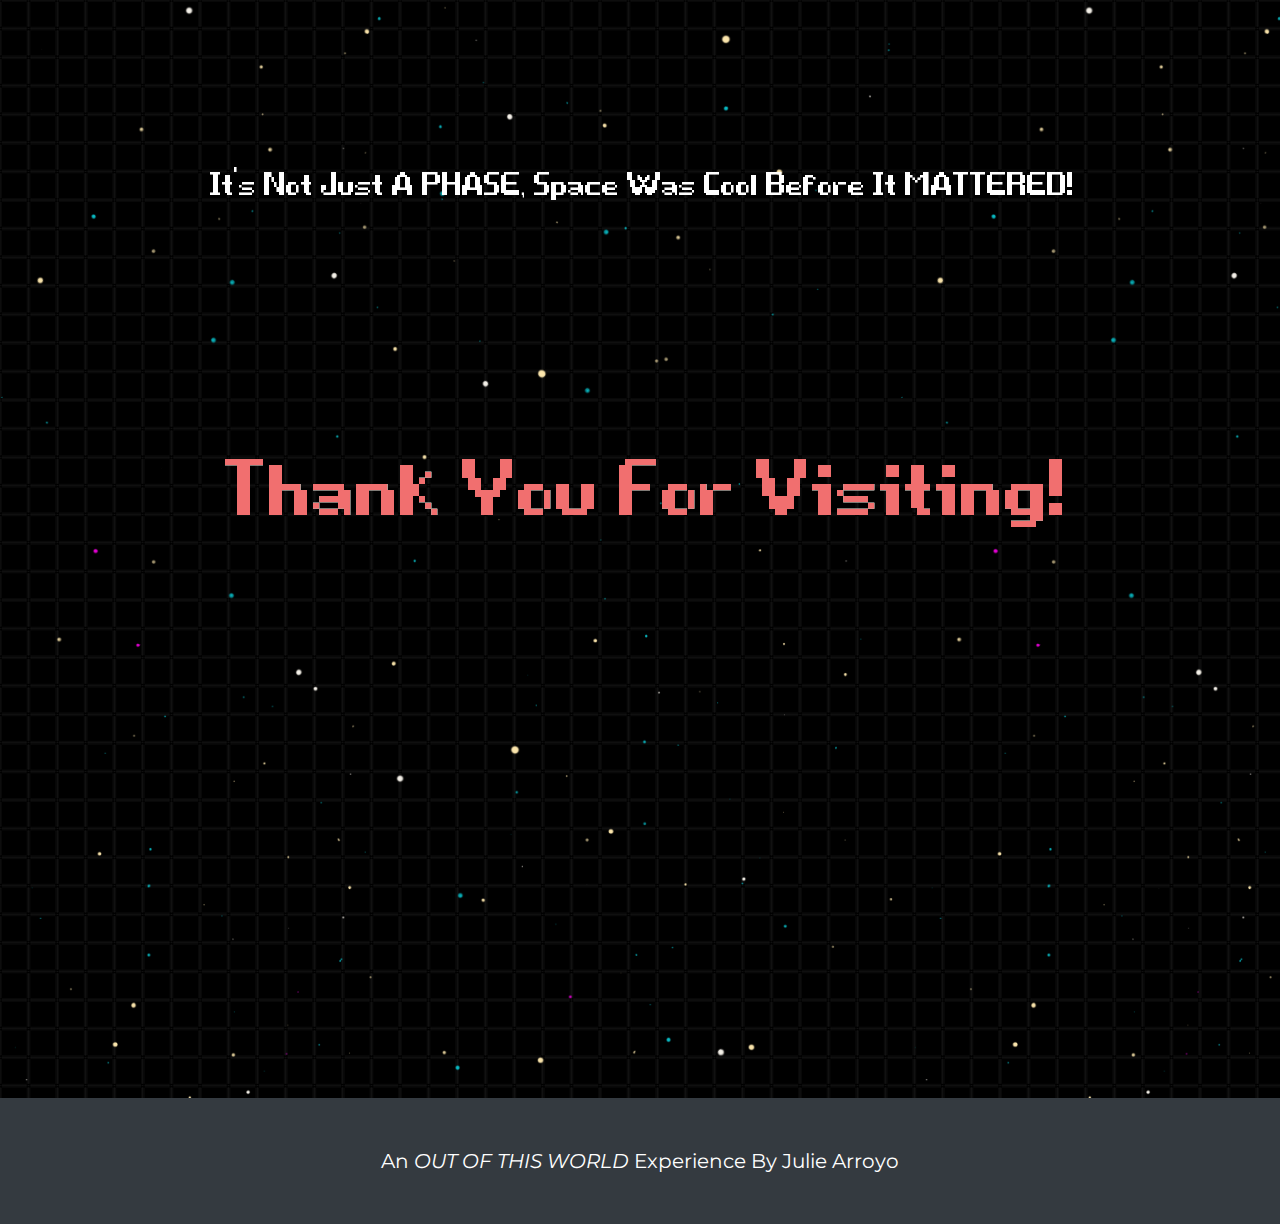
==== commit e31c9260: "messing around adding links" ====
--- a/index.html
+++ b/index.html
@@ -113,7 +113,7 @@
 <div class="row">
     <div class="col"></div>
     <div class="col comic-layout" data-aos="" data-aos-duration="2">
-      <a href="https://www.downthebayoucharters.com" target="_blank"><img class="card-img-top comic-padding" src="img/sites/down-bayou.png" alt="Bayou Fishing"></a>
+      <a href="juliearroyo.com/projects"><img class="card-img-top comic-padding" src="img/sites/down-bayou.png" alt="Bayou Fishing"></a>
     </div>
   </div>
 </div>
@@ -129,16 +129,20 @@
     </div>
       <h2 class="white norm">My latest WordPress Projects</h2>
     <p class="white">Each of my sites I design, build, launch & maintain.</p>
-    <a href="/img/ArroyoResume-2021.pdf" class="btn  btn-lg night" target="_blank">View Resume</a>
+    <a href="./img/ArroyoResume2021.pdf" class="btn  btn-lg night" target="_blank"> View Resume </a>
+    <a href="juliearroyo.com/projects" class="btn  btn-lg night"> View Projects </a>
+
+
+
 
     </div>
     <div class="col-sm-3 left-comic aos-animate" data-aos="fade-down-left" data-aos-duration="2">
-        <img class="card-img-top comic-padding" src="img/sites/rental-cars.png" alt="Rental Cars">
-        <img class="card-img-top comic-padding" src="img/sites/daves-guide.png" alt="Fishing Site">
+        <a href="juliearroyo.com/projects"><img class="card-img-top comic-padding" src="img/sites/rental-cars.png" alt="Rental Cars"></a>
+        <a href="juliearroyo.com/projects"><img class="card-img-top comic-padding" src="img/sites/daves-guide.png" alt="Fishing Site"></a>
     </div>
     <div class="col-sm-3 right-comic aos-animate" data-aos="fade-down-left" data-aos-duration="2">
-        <img class="card-img-top comic-padding aos-animate" src="img/sites/aumor-cars.png" alt="Work In Progress">
-        <img class="card-img-top comic-padding aos-animate" src="img/sites/construction.png"alt="Construction Site">
+        <a href="juliearroyo.com/projects"><img class="card-img-top comic-padding aos-animate" src="img/sites/aumor-cars.png" alt="Work In Progress"></a>
+        <a href="juliearroyo.com/projects"><img class="card-img-top comic-padding aos-animate" src="img/sites/construction.png"alt="Construction Site"></a>
     </div>
   </div>
 </div>
--- a/css/heroic-features.css
+++ b/css/heroic-features.css
@@ -332,6 +332,7 @@
   padding:20px;
   background-color:none;
 	box-shadow: 0 0 5px #fff, 0 0 10px #fff, 0 0 10px #0abdc6;
+  margin-left:30px;
 }
 .night:hover{
   color:#ff0080;
@@ -466,7 +467,7 @@
   text-align:center;
 }
 
-/*ABOUT PAGE STYLES */
+/*PROJECTS PAGE STYLES */
 .project-row-top{
   margin-top:150px;
 }
@@ -475,18 +476,118 @@
   display:block;
   margin:0 auto;
 }
-.modal-dialog {
-    max-width: 40% !important;
-  }
-  .modal-content {
-      background-color: #000 !important;
-  }
-  .modal-title{
-    color:#fff !important;
-  }
-  .close{
-    color:#fff !important;
-  }
+/* MODAL STYLES PROJECTS PAGE */
+/* The Modal (background) */
+.modal {
+  display: none;
+  position: fixed;
+  z-index: 1;
+  padding-top: 100px;
+  margin-top:200px;
+  left: 20%;
+  top: 0;
+  width: 50%;
+  height: 100%;
+  overflow: auto;
+  background-color: black;
+}
+
+/* Modal Content */
+.modal-content {
+  position: relative;
+  background-color: #fefefe;
+  margin: auto;
+  padding: 0;
+  width: 100%;
+  max-width: 1200px;
+}
+
+/* The Close Button */
+.close {
+  color: white;
+  position: absolute;
+  top: 10px;
+  right: 25px;
+  font-size: 35px;
+  font-weight: bold;
+}
+
+.close:hover,
+.close:focus {
+  color: #999;
+  text-decoration: none;
+  cursor: pointer;
+}
+
+/* Hide the slides by default */
+.mySlides {
+  display: none;
+}
+
+/* Next & previous buttons */
+.prev,
+.next {
+  cursor: pointer;
+  position: absolute;
+  top: 40%;
+  width: auto;
+  padding: 300px 16px 300px;
+  margin-top: -50px;
+  background-color: white;
+  font-weight: bold;
+  font-size: 20px;
+  transition: 0.6s ease;
+  border-radius: 0 3px 3px 0;
+  user-select: none;
+  -webkit-user-select: none;
+  box-shadow: 0 0 10px #000;
+}
+
+/* Position the "next button" to the right */
+.next {
+  right: 0;
+  border-radius: 3px 0 0 3px;
+}
+
+/* On hover, add a black background color with a little bit see-through */
+.prev:hover,
+.next:hover {
+  background-color: #fff;
+}
+
+/* Number text (1/3 etc) */
+.numbertext {
+  color: #f2f2f2;
+  font-size: 12px;
+  padding: 8px 12px;
+  position: absolute;
+  top: 0;
+}
+
+/* Caption text */
+.caption-container {
+  text-align: center;
+  background-color: black;
+  padding: 2px 16px;
+  color: white;
+}
+
+img.demo {
+  opacity: 0.6;
+}
+
+.active,
+.demo:hover {
+  opacity: 1;
+}
+
+img.hover-shadow {
+  transition: 0.3s;
+}
+
+.hover-shadow:hover {
+  box-shadow: 0 4px 8px 0 rgba(0, 0, 0, 0.2), 0 6px 20px 0 rgba(0, 0, 0, 0.19);
+}
 
 
 /* MEIDA QUERIES */
@@ -536,8 +637,8 @@
     margin:0 10px 0 10px;
   }
   /* BUTTON SPACING */
-  .night{
-    margin-bottom:40px;
+  .btn{
+    margin:40px !important;
   }
   /* FONTS */
   h1.big-title{
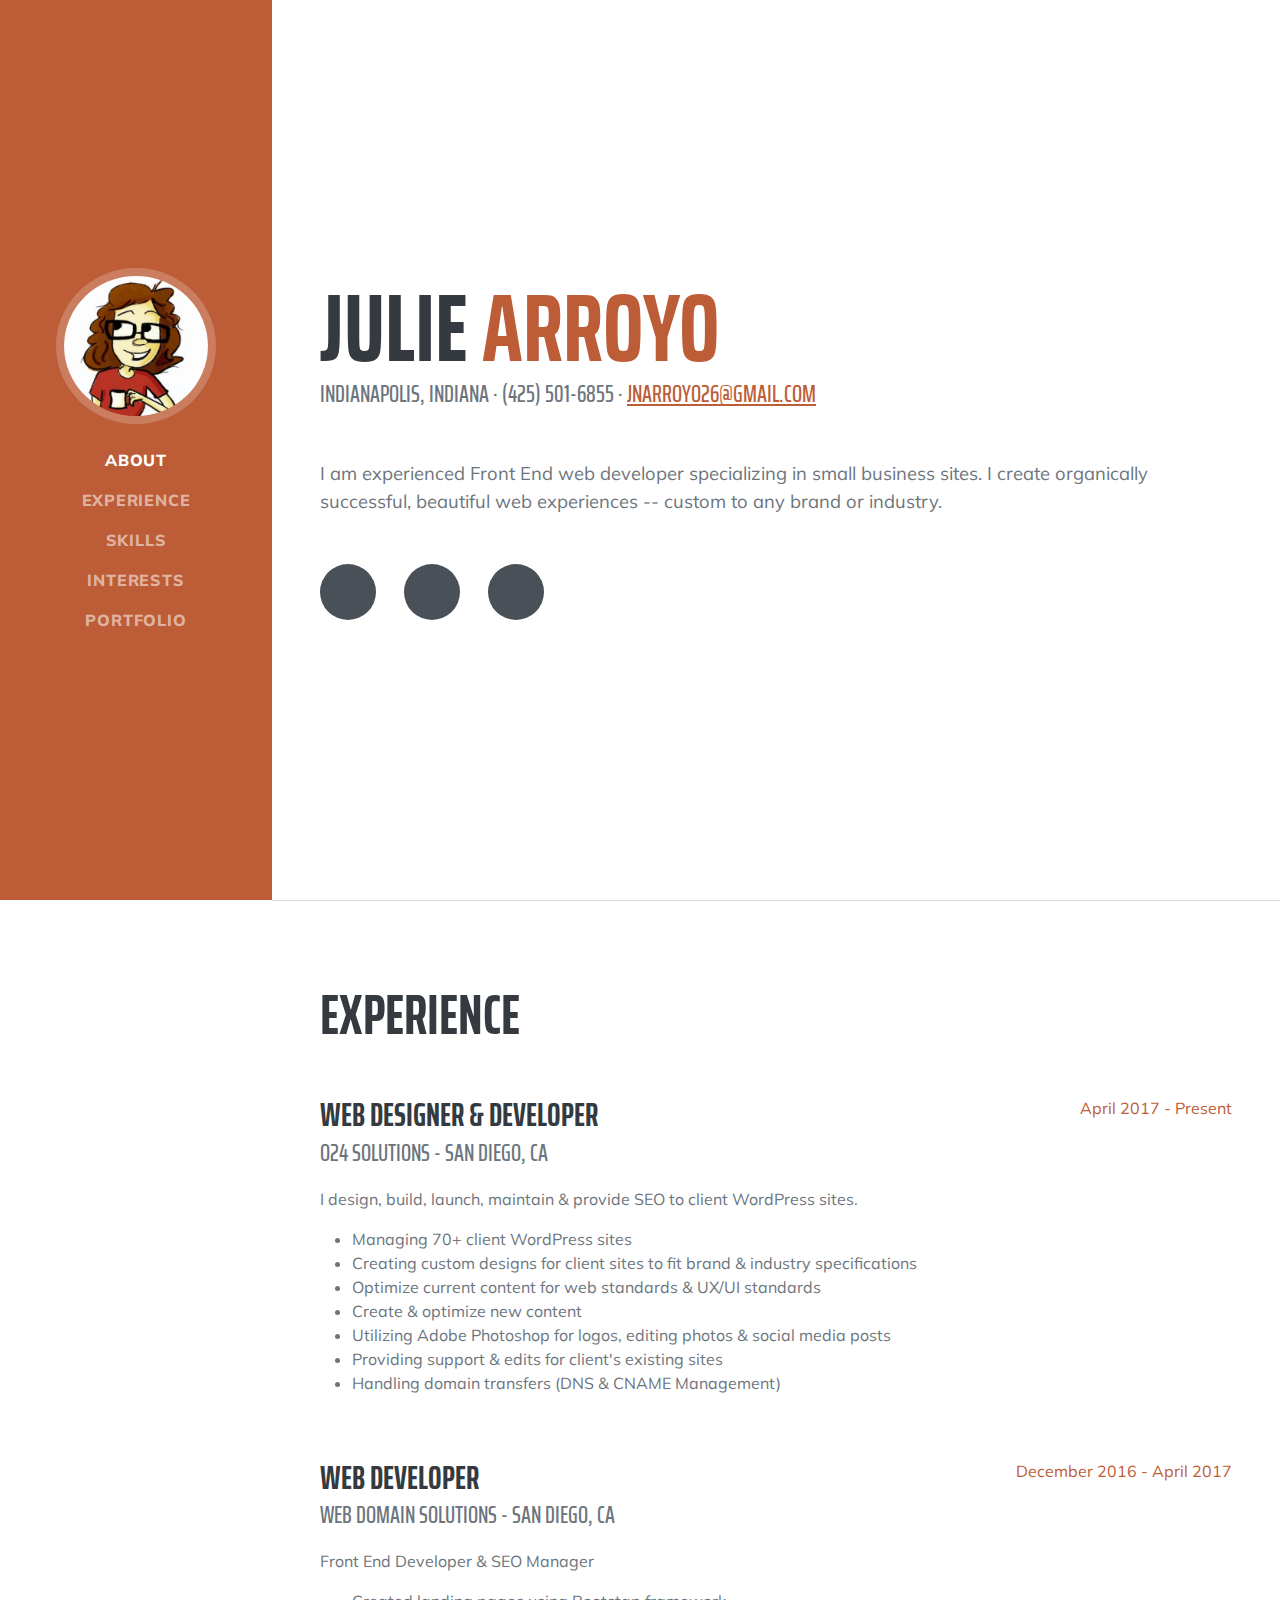
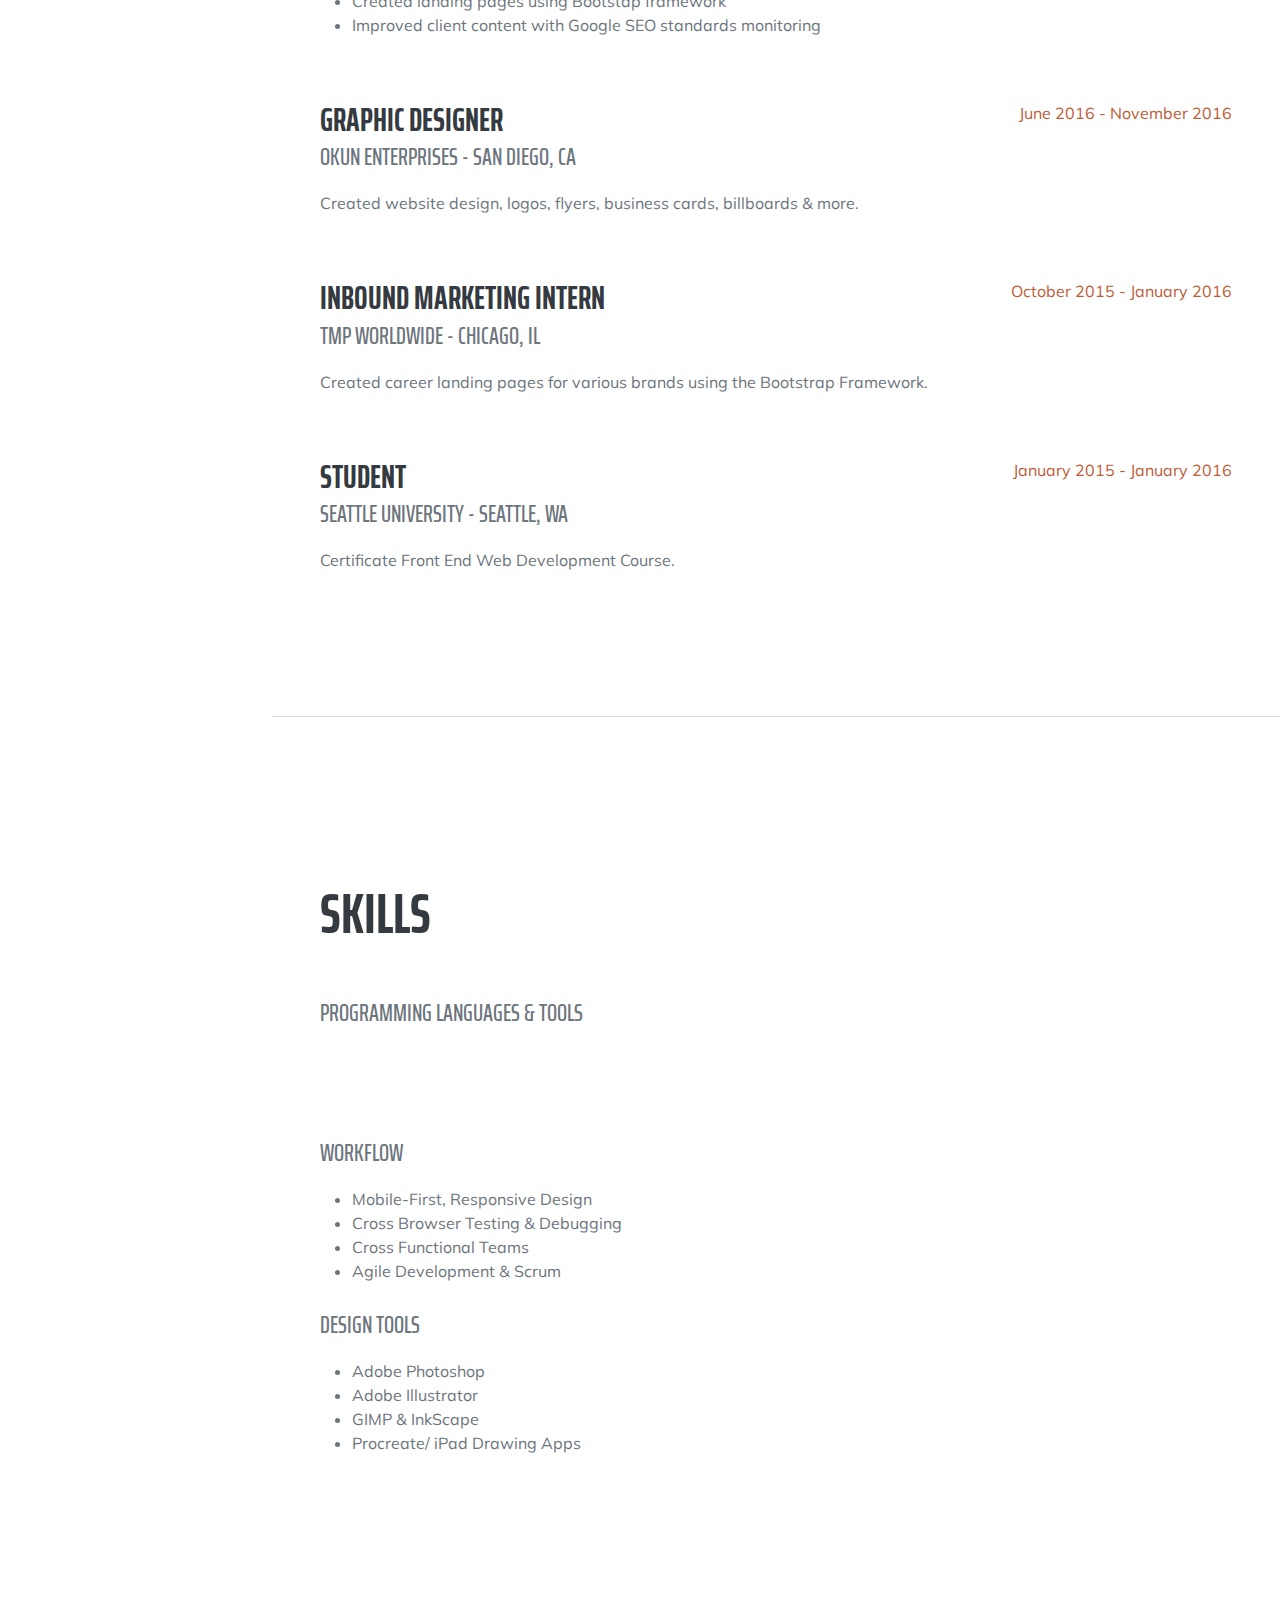
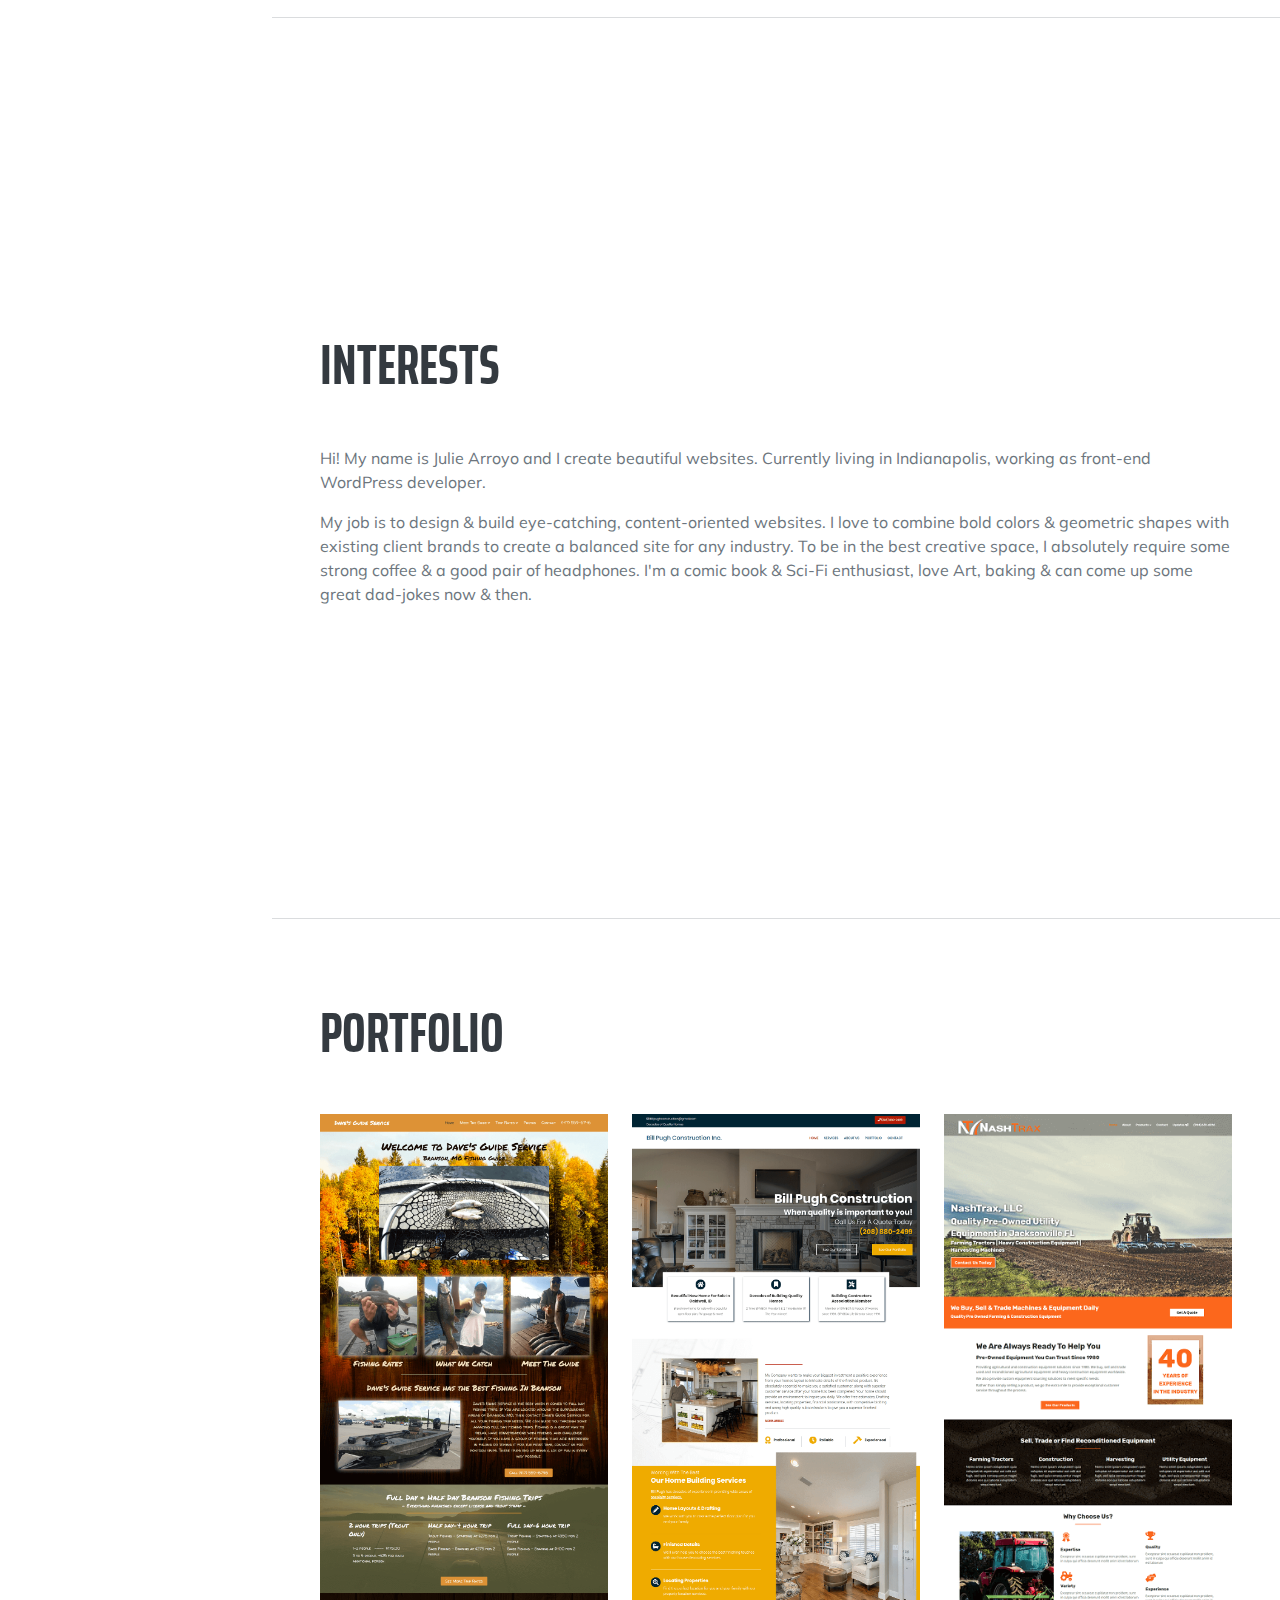
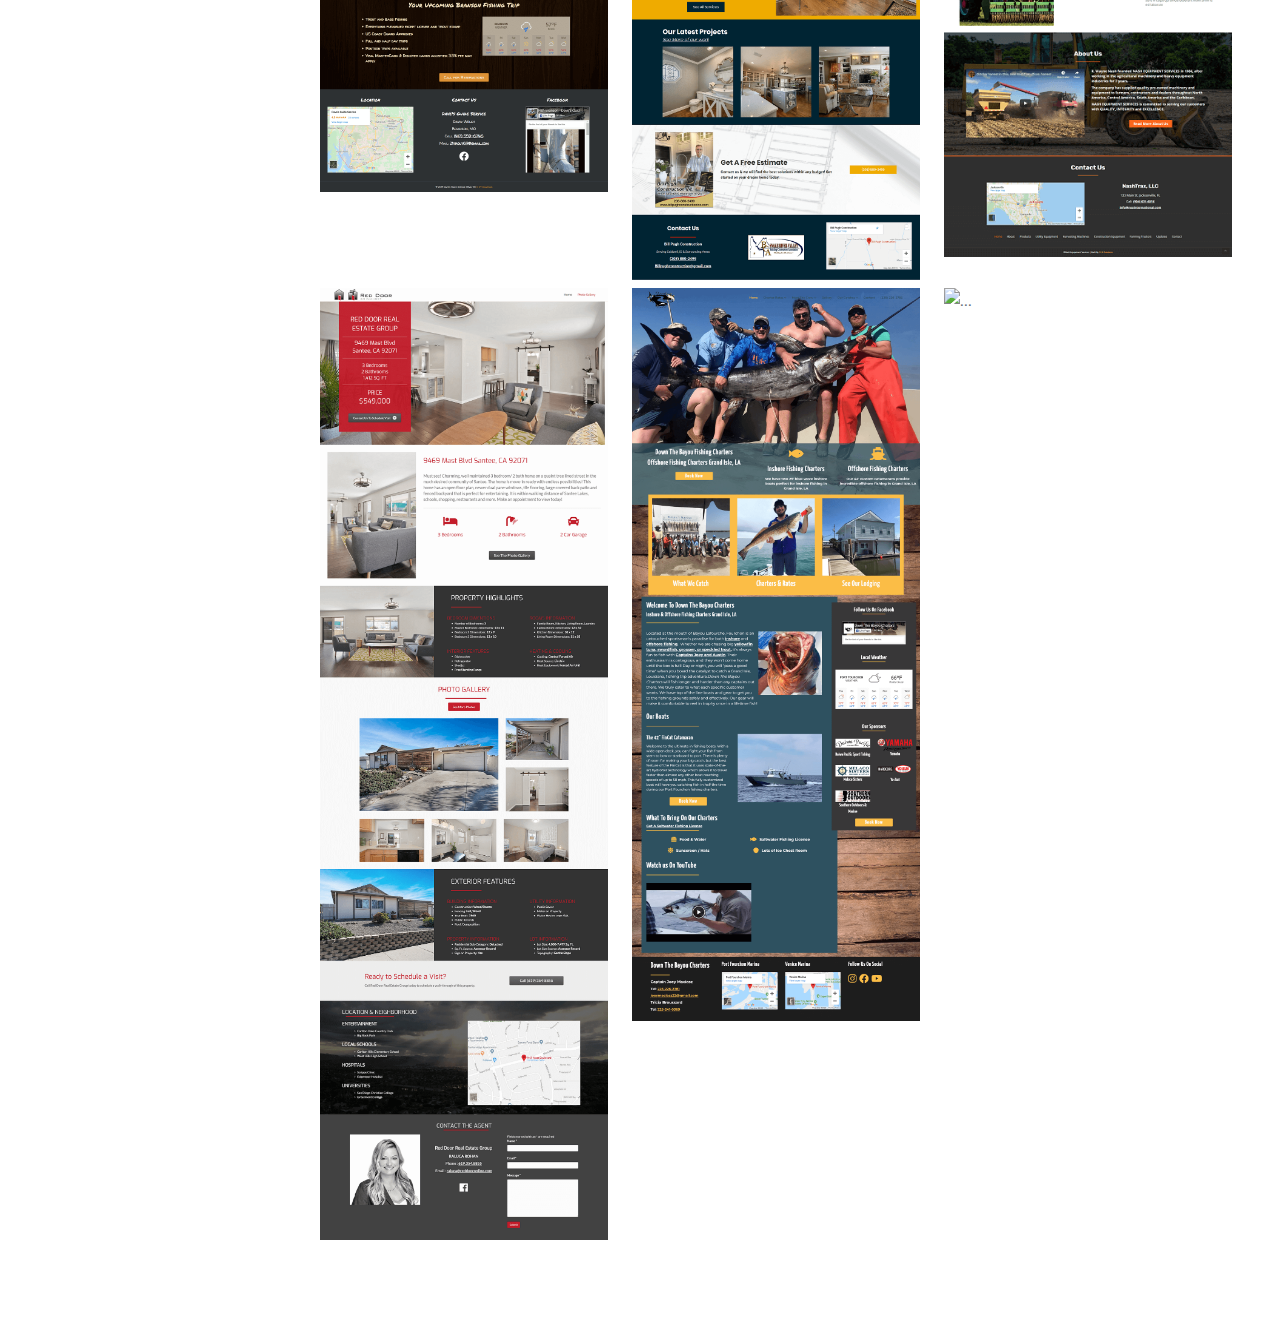
==== commit b9a3d8c6: "New Site Files" ====
--- a/index.html
+++ b/index.html
@@ -1,484 +1,231 @@
 <!DOCTYPE html>
 <html lang="en">
-
-<head>
-  <meta charset="utf-8">
-  <meta name="viewport" content="width=device-width, initial-scale=1, shrink-to-fit=no">
-  <meta name="description" content="">
-  <meta name="author" content="">
-
-  <title>Julie Arroyo</title>
-
-  <!-- Bootstrap core CSS -->
-  <link href="vendor/bootstrap/css/bootstrap.min.css" rel="stylesheet">
-  <!-- Custom styles for this template -->
-  <link href="css/heroic-features.css" rel="stylesheet">
-    <link rel="stylesheet" href="https://unpkg.com/aos@next/dist/aos.css" />
-  <!-- Font awesome icons -->
- <link rel="stylesheet" href="https://cdnjs.cloudflare.com/ajax/libs/font-awesome/4.7.0/css/font-awesome.min.css">
- <!-- FONTS -->
- <link href="https://fonts.googleapis.com/css?family=Montserrat&display=swap" rel="stylesheet">
- <style>
-@font-face {
-  font-family: 'earth_orbiter';
-  src: url('./fonts/earth_orbiter/earthorbiter.woff2') format('woff2'),
-      url('./fonts/earth_orbiter/earthorbiter.woff') format('woff');
-}
-@font-face {
-  font-family: 'game_over';
-  src: url('./fonts/game_over/gameover.woff2') format('woff2'),
-      url('./fonts/game_over/gameover.woff') format('woff');
-}
- </style>
-
-</head>
-
-<body id="big-container">
-  <div id="landing-content">
-
-  <!-- Navigation -->
-  <nav class="navbar navbar-expand-lg navbar-dark bg-dark fixed-top">
-    <div class="container">
-      <a class="navbar-brand" href="#">Julie Arroyo | Web Designer</a>
-      <!--<button class="navbar-toggler" type="button" data-toggle="collapse" data-target="#navbarResponsive" aria-controls="navbarResponsive" aria-expanded="false" aria-label="Toggle navigation">
-        <span class="navbar-toggler-icon"></span>
-      </button> -->
-      <!-- <div class="collapse navbar-collapse" id="navbarResponsive">
-        <ul class="navbar-nav ml-auto">
-          <li class="nav-item active">
-            <a class="nav-link" href="#">Home
-              <span class="sr-only">(current)</span>
+    <head>
+        <meta charset="utf-8" />
+        <meta name="viewport" content="width=device-width, initial-scale=1, shrink-to-fit=no" />
+        <meta name="description" content="" />
+        <meta name="author" content="" />
+        <title>Julie Arroyo - Website Design & Development</title>
+        <link rel="icon" type="image/x-icon" href="assets/img/favicon.ico" />
+        <!-- Font Awesome icons (free version)-->
+        <script src="https://use.fontawesome.com/releases/v5.15.3/js/all.js" crossorigin="anonymous"></script>
+        <!-- Google fonts-->
+        <link rel="preconnect" href="https://fonts.googleapis.com">
+        <link rel="preconnect" href="https://fonts.gstatic.com" crossorigin>
+        <link href="https://fonts.googleapis.com/css2?family=Handlee&display=swap" rel="stylesheet">
+        <link href="https://fonts.googleapis.com/css?family=Saira+Extra+Condensed:500,700" rel="stylesheet" type="text/css" />
+        <link href="https://fonts.googleapis.com/css?family=Muli:400,400i,800,800i" rel="stylesheet" type="text/css" />
+        <!-- Core theme CSS (includes Bootstrap)-->
+        <link href="css/styles.css" rel="stylesheet" />
+    </head>
+    <body id="page-top">
+        <!-- Navigation-->
+        <nav class="navbar navbar-expand-lg navbar-dark bg-primary fixed-top" id="sideNav">
+            <a class="navbar-brand js-scroll-trigger" href="#page-top">
+                <span class="d-block d-lg-none">Julie Arroyo</span>
+                <span class="d-none d-lg-block"><img class="img-fluid img-profile rounded-circle mx-auto mb-2" src="assets/img/Capturedrawn-julie.PNG" alt="..." /></span>
             </a>
-          </li>
-          <li class="nav-item">
-            <a class="nav-link" href="#">About</a>
-          </li>
-          <li class="nav-item">
-            <a class="nav-link" href="#">Services</a>
-          </li>
-          <li class="nav-item">
-            <a class="nav-link" href="#">Contact</a>
-          </li>
-        </ul>
-      </div> Navigation End -->
-    </div>
-  </nav>
-  <!-- Page Content -->
-<div class="container">
-  <div class="glitch">
-    <section class="slider"></section>
-            <!-- Jumbotron Header -->
-      <header class="jumbotron">
-        <div class="glitch">
-          <h1 class="big-title">Julie Arroyo</h1>
-          <h1 class="big-title">Julie Arroyo</h1>
-          <h1 class="big-title">Julie Arroyo</h1>
-       </div>
-          <h2 class="">Web Design | Illustration</h2>
-      </header>
-  </div>
-
-<!-- SVG ANIMATION TOP -->
-<div class="container">
-  <div class="row">
-    <div class="col-sm">
-      <svg id="mySVG">
-        <path  fill="none" stroke="#0abdc6"  stroke-width="0" id="triangle" d="M70,0 L70,200
-          H200,1000
-          v200,0
-          h-700,-50
-          v130,30
-          h950,10
-          v900,0"/>
-          <polygon fill=" #fff" points="12 2 15.09 8.26 22 9.27 17 14.14 18.18 21.02 12 17.77 5.82 21.02 7 14.14 2 9.27 8.91 8.26 12 2" id="dot"/>
-      </svg><!-- SVG ANIMATION END 1 -->
-    </div><!-- SVG ANIMATION END  2-->
-  </div><!-- SVG ANIMATION END 3-->
-</div><!-- SVG ANIMATION END 4 -->
-
-
-<!-- WLCOME SECTION -->
-<div class="container welcome-section col-lg-12">
-  <div class="row">
-    <div class=" col-12 glitch">
-      <h1 class="white big-title">WELCOME!</h1>
-      <h1 class="white big-title">WELCOME!</h1>
-      <h1 class="white big-title">WELCOME!</h1>
-   </div>
-  </div>
-</div>
-
-<!-- floating astronaut -->
-<div class="container astro-and-comics">
-<div class="row">
-    <div class="col"></div>
-    <div class="col comic-layout" data-aos="" data-aos-duration="2">
-      <a href="juliearroyo.com/projects"><img class="card-img-top comic-padding" src="img/sites/down-bayou.png" alt="Bayou Fishing"></a>
-    </div>
-  </div>
-</div>
-
-<!-- right side comic layout -->
-<div class="container just-comics">
-  <div class="row">
-    <div class="col">
-      <div class="glitch">
-        <h1 class="white big-title">My Work</h1>
-        <h1 class="white big-title">My Work</h1>
-        <h1 class="white big-title">My Work</h1>
-    </div>
-      <h2 class="white norm">My latest WordPress Projects</h2>
-    <p class="white">Each of my sites I design, build, launch & maintain.</p>
-    <a href="./img/ArroyoResume2021.pdf" class="btn  btn-lg night" target="_blank"> View Resume </a>
-    <a href="juliearroyo.com/projects" class="btn  btn-lg night"> View Projects </a>
-
-
-
-
-    </div>
-    <div class="col-sm-3 left-comic aos-animate" data-aos="fade-down-left" data-aos-duration="2">
-        <a href="juliearroyo.com/projects"><img class="card-img-top comic-padding" src="img/sites/rental-cars.png" alt="Rental Cars"></a>
-        <a href="juliearroyo.com/projects"><img class="card-img-top comic-padding" src="img/sites/daves-guide.png" alt="Fishing Site"></a>
-    </div>
-    <div class="col-sm-3 right-comic aos-animate" data-aos="fade-down-left" data-aos-duration="2">
-        <a href="juliearroyo.com/projects"><img class="card-img-top comic-padding aos-animate" src="img/sites/aumor-cars.png" alt="Work In Progress"></a>
-        <a href="juliearroyo.com/projects"><img class="card-img-top comic-padding aos-animate" src="img/sites/construction.png"alt="Construction Site"></a>
-    </div>
-  </div>
-</div>
-
-<!-- SATURN MID MID -->
-<div class="container">
-  <div class="row">
-    <div class="col"></div>
-    <div class="col">
-      <div class="glitch"></div>
-    </div>
-
-    <div data-aos="fade-up-left" data-aos-duration="2" class="col-sm">
-      <svg id="mySaturn" class="icon">
-        <path fill="none" stroke="#0abdc6" stroke-width="3" id="" class="path"
-              d="M 245.00,137.00
-                 C 238.49,138.86 232.21,142.84 226.00,145.69
-                   226.00,145.69 188.00,162.58 188.00,162.58
-                   154.31,176.71 120.03,187.77 85.00,198.00
-                   80.20,186.68 76.15,175.49 76.00,163.00
-                   75.44,114.98 112.99,75.90 161.00,74.04
-                   161.00,74.04 179.95,75.53 179.95,75.53
-                   183.54,74.64 185.52,70.66 183.67,67.39
-                   181.50,63.53 171.10,63.05 167.00,63.00
-                   141.56,62.71 120.12,67.97 100.00,84.46
-                   85.79,96.11 74.58,112.47 69.03,130.00
-                   67.36,135.27 65.96,141.52 65.29,147.00
-                   64.90,150.13 65.44,154.09 63.40,156.61
-                   63.40,156.61 46.00,167.58 46.00,167.58
-                   33.84,175.17 11.81,191.15 4.47,203.00
-                   -4.74,217.84 -0.28,229.95 17.00,234.10
-                   20.47,234.94 29.38,235.95 33.00,236.00
-                   33.00,236.00 40.00,236.00 40.00,236.00
-                   48.79,235.89 65.98,233.32 75.00,231.75
-                   78.45,231.15 88.21,228.59 91.00,229.48
-                   93.22,230.19 99.56,235.79 102.00,237.63
-                   108.62,242.60 115.33,246.81 123.00,249.99
-                   160.24,265.44 204.88,257.78 232.91,228.00
-                   244.37,215.82 251.24,202.91 255.96,187.00
-                   255.96,187.00 258.83,173.00 258.83,173.00
-                   259.21,169.29 258.48,166.37 261.31,163.39
-                   261.31,163.39 276.00,154.19 276.00,154.19
-                   287.61,147.07 307.13,133.41 315.33,123.00
-                   319.65,117.52 323.65,112.19 323.96,105.00
-                   324.69,88.35 308.34,85.02 295.00,85.00
-                   280.52,84.98 271.48,85.18 257.00,87.42
-                   257.00,87.42 234.00,91.40 234.00,91.40
-                   230.55,90.99 227.59,87.60 225.00,85.44
-                   221.22,82.28 215.37,77.88 211.00,75.71
-                   207.38,73.91 201.54,72.75 200.33,78.06
-                   198.98,84.00 205.10,86.12 209.00,88.75
-                   209.00,88.75 215.00,93.26 215.00,93.26
-                   225.31,101.64 234.08,111.85 239.69,124.00
-                   239.69,124.00 245.00,137.00 245.00,137.00
-                 M 65.00,170.00
-                 C 65.36,172.77 66.34,176.00 64.39,178.39
-                   63.11,179.95 57.07,183.36 55.00,184.69
-                   49.19,188.43 41.60,193.57 37.39,199.00
-                   32.48,205.34 33.77,212.07 42.00,214.43
-                   44.28,215.09 47.59,215.00 50.00,215.00
-                   50.00,215.00 55.00,215.00 55.00,215.00
-                   70.58,214.81 103.26,204.92 119.00,200.02
-                   159.56,187.42 199.95,171.65 238.00,152.75
-                   250.55,146.52 265.94,138.28 277.00,129.87
-                   281.24,126.64 288.63,120.53 289.53,115.00
-                   290.51,108.95 284.06,105.61 279.00,105.04
-                   268.04,103.82 255.70,106.85 245.00,109.00
-                   245.00,109.00 241.00,102.00 241.00,102.00
-                   258.27,98.75 273.25,95.97 291.00,96.00
-                   296.32,96.01 309.88,96.54 312.25,102.21
-                   314.56,107.74 307.56,115.46 303.99,118.96
-                   293.04,129.71 274.34,141.60 261.00,149.60
-                   215.81,176.70 147.35,202.75 96.00,215.53
-                   80.21,219.45 48.87,225.00 33.00,225.00
-                   27.57,225.00 14.83,224.18 12.04,218.89
-                   9.21,213.55 16.65,205.58 20.09,202.04
-                   30.18,191.66 51.96,176.90 65.00,170.00
-                 M 278.00,116.00
-                 C 272.87,121.08 261.07,128.66 254.00,130.00
-                   254.00,130.00 251.00,119.00 251.00,119.00
-                   251.00,119.00 278.00,116.00 278.00,116.00
-                 M 247.00,171.00
-                 C 246.57,180.39 243.37,189.63 239.24,198.00
-                   220.93,235.14 181.10,253.66 141.00,243.87
-                   129.43,241.05 113.70,234.24 106.00,225.00
-                   106.00,225.00 142.00,213.98 142.00,213.98
-                   142.00,213.98 191.00,195.94 191.00,195.94
-                   191.00,195.94 230.00,178.69 230.00,178.69
-                   230.00,178.69 247.00,171.00 247.00,171.00
-                 M 69.00,190.00
-                 C 69.00,190.00 73.00,201.00 73.00,201.00
-                   73.00,201.00 46.00,206.00 46.00,206.00
-                   50.94,199.72 61.65,193.28 69.00,190.00 " />
-      </svg>
-    </div>
-
-  </div>
-</div>
-<!-- SATURN MID END -->
-
-
-
-
-
-    <!-- Page Features ABOUT ME SECTION -->
-    <div class="glitch">
-     <h2 class="card-title big-title white">About Me</h2>
-     <h2 class="card-title big-title white">About Me</h2>
-     <h2 class="card-title big-title white">About Me</h2>
-   </div>
-
-    <div class="about-me row text-center aos-animate" data-aos="fade-up-left" data-aos-duration="2">
-
-      <div class="col about-me-one aos-animate" data-aos="fade-up-right" data-aos-duration="2">
-        <div class="card h-100">
-          <img class="card-img-top comic-about" src="./img/COLOR_POP.jpg" alt="About Me">
+            <button class="navbar-toggler" type="button" data-bs-toggle="collapse" data-bs-target="#navbarResponsive" aria-controls="navbarResponsive" aria-expanded="false" aria-label="Toggle navigation"><span class="navbar-toggler-icon"></span></button>
+            <div class="collapse navbar-collapse" id="navbarResponsive">
+                <ul class="navbar-nav">
+                    <li class="nav-item"><a class="nav-link js-scroll-trigger" href="#about">About</a></li>
+                    <li class="nav-item"><a class="nav-link js-scroll-trigger" href="#experience">Experience</a></li>
+                    <li class="nav-item"><a class="nav-link js-scroll-trigger" href="#skills">Skills</a></li>
+                    <li class="nav-item"><a class="nav-link js-scroll-trigger" href="#interests">Interests</a></li>
+                    <li class="nav-item"><a class="nav-link js-scroll-trigger" href="#portfolio">Portfolio</a></li>
+                </ul>
+            </div>
+        </nav>
+        <!-- Page Content-->
+        <div class="container-fluid p-0">
+            <!-- About-->
+            <section class="resume-section" id="about">
+                <div class="resume-section-content">
+                    <h1 class="mb-0">
+                        Julie
+                        <span class="text-primary">Arroyo</span>
+                    </h1>
+                    <div class="subheading mb-5">
+                        Indianapolis, Indiana · (425) 501-6855 ·
+                        <a href="mailto:JNArroyo26@gmail.com">JNArroyo26@gmail.com</a>
+                    </div>
+                    <p class="lead mb-5">I am experienced Front End web developer specializing in small business sites. I create organically successful, beautiful web experiences -- custom to any brand or industry.   </p>
+                    <div class="social-icons">
+                        <a class="social-icon" href="https://www.linkedin.com/in/arroyojulianne/" target="_blank"><i class="fab fa-linkedin-in"></i></a>
+                        <a class="social-icon" href="https://github.com/JulieArroyo" target="_blank"><i class="fab fa-github"></i></a>
+                        <a class="social-icon" href="https://www.instagram.com/julie0y0/" target="_blank"><i class="fab fa-instagram"></i></a>
+                    </div>
+                </div>
+            </section>
+            <hr class="m-0" />
+            <!-- Experience-->
+            <section class="resume-section" id="experience">
+                <div class="resume-section-content">
+                    <h2 class="mb-5">Experience</h2>
+                    <div class="d-flex flex-column flex-md-row justify-content-between mb-5">
+                        <div class="flex-grow-1">
+                            <h3 class="mb-0">Web Designer & Developer</h3>
+                            <div class="subheading mb-3">O24 Solutions - San Diego, CA</div>
+                            <p>I design, build, launch, maintain & provide SEO to client WordPress sites.</p>
+                                  <ul>
+                                  <li> Managing 70+ client WordPress sites
+                                  <li> Creating custom designs for client sites to fit brand & industry
+                                  specifications
+                                  <li> Optimize current content for web standards & UX/UI standards
+                                  <li> Create & optimize new content
+                                  <li> Utilizing Adobe Photoshop for logos, editing photos & social
+                                  media posts
+                                  <li> Providing support & edits for client's existing sites
+                                  <li> Handling domain transfers (DNS & CNAME Management)
+                                  </ul>
+                        </div>
+                        <div class="flex-shrink-0"><span class="text-primary">April 2017 - Present</span></div>
+                    </div>
+                    <div class="d-flex flex-column flex-md-row justify-content-between mb-5">
+                        <div class="flex-grow-1">
+                            <h3 class="mb-0">Web Developer</h3>
+                            <div class="subheading mb-3">Web Domain Solutions - San Diego, CA</div>
+                            <p>Front End Developer & SEO Manager</p>
+                            <ul>
+                              <li>Created landing pages using Bootstap framework</li>
+                              <li>Improved client content with Google SEO standards monitoring</li>
+                            </ul>
+                        </div>
+                        <div class="flex-shrink-0"><span class="text-primary">December 2016 - April 2017</span></div>
+                    </div>
+                    <div class="d-flex flex-column flex-md-row justify-content-between mb-5">
+                        <div class="flex-grow-1">
+                            <h3 class="mb-0">Graphic Designer</h3>
+                            <div class="subheading mb-3">OKUN Enterprises - San Diego, CA</div>
+                            <p>Created website design, logos, flyers, business cards, billboards & more.</p>
+                        </div>
+                        <div class="flex-shrink-0"><span class="text-primary">June 2016 - November 2016</span></div>
+                    </div>
+                    <div class="d-flex flex-column flex-md-row justify-content-between mb-5">
+                        <div class="flex-grow-1">
+                            <h3 class="mb-0">Inbound Marketing Intern</h3>
+                            <div class="subheading mb-3">TMP Worldwide - CHicago, IL</div>
+                            <p>Created career landing pages for various brands using the Bootstrap Framework. </p>
+                        </div>
+                        <div class="flex-shrink-0"><span class="text-primary">October 2015 - January 2016</span></div>
+                    </div>
+                    <div class="d-flex flex-column flex-md-row justify-content-between mb-5">
+                        <div class="flex-grow-1">
+                            <h3 class="mb-0">Student</h3>
+                            <div class="subheading mb-3">Seattle University - Seattle, WA</div>
+                            <p>Certificate Front End Web Development Course.</p>
+                        </div>
+                        <div class="flex-shrink-0"><span class="text-primary">January 2015 - January 2016</span></div>
+                    </div>
+                </div>
+            </section>
+            <hr class="m-0" />
+
+            <!-- Skills-->
+            <section class="resume-section" id="skills">
+                <div class="resume-section-content">
+                    <h2 class="mb-5">Skills</h2>
+                    <div class="subheading mb-3">Programming Languages & Tools</div>
+                    <ul class="list-inline dev-icons">
+                        <li class="list-inline-item"><i class="fab fa-html5"></i></li>
+                        <li class="list-inline-item"><i class="fab fa-css3-alt"></i></li>
+                        <li class="list-inline-item"><i class="fab fa-wordpress"></i></li>
+                        <li class="list-inline-item"><i class="fab fa-bootstrap"></i></li>
+                        <li class="list-inline-item"><i class="fab fa-cpanel"></i></li>
+                        <li class="list-inline-item"><i class="fas fa-atom"></i></li>
+                        <li class="list-inline-item"><i class="fab fa-sass"></i></li>
+                        <li class="list-inline-item"><i class="fab fa-gulp"></i></li>
+                        <li class="list-inline-item"><i class="fab fa-grunt"></i></li>
+                    </ul>
+                    <div class="subheading mb-3">Workflow</div>
+                    <ul class="fa-ul mb-0">
+                        <li>
+                            <span class="fa-li"><i class="fas fa-check"></i></span>
+                            Mobile-First, Responsive Design
+                        </li>
+                        <li>
+                            <span class="fa-li"><i class="fas fa-check"></i></span>
+                            Cross Browser Testing & Debugging
+                        </li>
+                        <li>
+                            <span class="fa-li"><i class="fas fa-check"></i></span>
+                            Cross Functional Teams
+                        </li>
+                        <li>
+                            <span class="fa-li"><i class="fas fa-check"></i></span>
+                            Agile Development & Scrum
+                        </li>
+                    </ul>
+                    <br>
+                    <div class="subheading mb-3">Design Tools</div>
+                    <ul class="fa-ul mb-0">
+                        <li>
+                            <span class="fa-li"><i class="fas fa-check"></i></span>
+                            Adobe Photoshop
+                        </li>
+                        <li>
+                            <span class="fa-li"><i class="fas fa-check"></i></span>
+                            Adobe Illustrator
+                        </li>
+                        <li>
+                            <span class="fa-li"><i class="fas fa-check"></i></span>
+                            GIMP & InkScape
+                        </li>
+                        <li>
+                            <span class="fa-li"><i class="fas fa-check"></i></span>
+                            Procreate/ iPad Drawing Apps
+                        </li>
+                    </ul>
+                </div>
+            </section>
+            <hr class="m-0" />
+            <!-- Interests-->
+            <section class="resume-section" id="interests">
+                <div class="resume-section-content">
+                    <h2 class="mb-5">Interests</h2>
+                    <p>Hi! My name is Julie Arroyo and I create beautiful websites. Currently living in Indianapolis, working as front-end WordPress developer.</p>
+                    <p class="mb-0">My job is to design & build eye-catching, content-oriented websites. I love to combine bold colors & geometric shapes with existing client brands to create a balanced site for any industry.
+
+To be in the best creative space, I absolutely require some strong coffee & a good pair of headphones.
+
+I'm a comic book & Sci-Fi enthusiast, love Art, baking & can come up some great dad-jokes now & then.</p>
+                </div>
+            </section>
+            <hr class="m-0" />
+
+            <!-- Portfolio-->
+            <section class="resume-section" id="portfolio">
+                <div class="resume-section-content">
+                    <h2 class="mb-5">Portfolio</h2>
+                    <div class="row">
+                      <div class="col">
+                        <img class="img-fluid mx-auto mb-2" src="assets/img/sites/Daves_guide_service.png" alt="..." />
+                      </div>
+                      <div class="col">
+                        <img class="img-fluid mx-auto mb-2" src="assets/img/sites/bill_pugh.png" alt="..." />
+                      </div>
+                      <div class="col">
+                        <img class="img-fluid mx-auto mb-2" src="assets/img/sites/Nash.png" alt="..." />
+                      </div>
+                    </div>
+
+                    <div class="row">
+                      <div class="col">
+                        <img class="img-fluid mx-auto mb-2" src="assets/img/sites/fullpage-mastAve.png" alt="..." />
+                      </div>
+                      <div class="col">
+                        <img class="img-fluid mx-auto mb-2" src="assets/img/sites/down_the_bayou.png" alt="..." />
+                      </div>
+                      <div class="col">
+                        <img class="img-fluid mx-auto mb-2" src="assets/img/sites/calma-sd.png" alt="..." />
+                      </div>
+                    </div>
+                </div>
+            </section>
         </div>
-      </div>
-
-      <div class="col about-me-two aos-animate" data-aos="fade-up-right" data-aos-duration="2">
-        <div class="card h-100">
-          <img class="card-img-top comic-about" src="./img/comic-con.jpg" alt="About Me">
-        </div>
-      </div>
-
-
-      <div class="col-md-6 about-text-row aos-animate">
-        <div class="card h-100">
-          <div class="card-body">
-            <p class="card-text">Hi! My name is Julie Arroyo and I create STELLAR websites. Currently living in San Diego, working as front-end WordPress developer.</p>
-            <p class="card-text"> My job is to design & build eye-catching, content-oriented websites.
-              I love to combine bold colors & geometric shapes with existing client brands to create a balanced site for any industry.</p>
-            <p class="card-text">To be in the best creative <i>SPACE</i>, I absolutely require some strong coffee & a good pair of headphones.</p>
-            <p class="card-text"> I'm a comic book enthusiast, love Art, baking & can come up some great dad-jokes now & then.</p>
-            <p class="card-text"> </p>
-          </div>
-        </div>
-      </div>
-
-    </div>
-    <!-- /.row -->
-
-
-      <!-- SKILLS & ICONS SECTION -->
-      <div class="icons text-center">
-        <h2 class="white">My Websites Are...</h2>
-      <div class="row ">
-        <!-- TOP ROW 1 -->
-        <div class="col icon">
-          <div class="white h-100">
-            <div class="card-body">
-              <i class="fa fa-rocket pink-glow"></i>
-              <h4 class="card-title small-title">Fast & Performance-Driven</h4>
-            </div>
-          </div>
-        </div>
-      <!-- TOP ROW 2 -->
-        <div class="col icon">
-          <div class="white  h-100">
-            <div class="card-body">
-              <i class="fa fa-code pink-glow"></i>
-              <h4 class="card-title small-title">Handcrafted or WordPress</h4>
-            </div>
-          </div>
-        </div>
-        <!-- TOP ROW 3 -->
-          <div class="col icon">
-            <div class="white  h-100">
-              <div class="card-body">
-                <i class="fa fa-flask pink-glow"></i>
-                <h4 class="card-title small-title">Responsive & Bulletproof</h4>
-              </div>
-            </div>
-          </div>
-
-      </div>
-            <!-- BOTTOM ROW -->
-
-      <div class="row bottom-icons text-center">
-        <!-- BOTTOM ROW 1 -->
-        <div class="col icon">
-          <div class="white h-100">
-            <div class="card-body">
-              <i class="fa fa-globe pink-glow"></i>
-              <h4 class="card-title small-title">Elegant & Minimal</h4>
-            </div>
-          </div>
-        </div>
-      <!-- BOTTOM ROW 2 -->
-        <div class="col icon">
-          <div class="white h-100">
-            <div class="card-body">
-              <i class="fa fa-filter pink-glow"></i>
-              <h4 class="card-title small-title">Easy To Use</h4>
-            </div>
-          </div>
-        </div>
-        <!-- BOTTOM ROW 3 -->
-          <div class="col icon">
-            <div class="white h-100">
-              <div class="card-body">
-              <i class="fa fa-heart pink-glow"></i>
-                <h4 class="card-title small-title">Made With Love</h4>
-              </div>
-            </div>
-          </div>
-      </div><!-- the whole bottom section -->
-
-   <!-- Contact Section -->
-   <div class="container contact">
-     <div class="row">
-       <div data-aos="fade-up-right" data-aos-duration="2"class="col-4">
-         <img src="./img/blue-planet.png" class="img-fluid astro icon" alt="Responsive image">
-       </div>
-
-      <div class="col-md-8">
-          <h2>Let's Get In Touch</h2>
-          <p class="pink"><a href="mailto:jnarroyo26@gmail.com"> jnarroyo26@gmail.com</a></p>
-          <p class="pink"><a href="tel:4255016855">(425) 501-6855</a></p>
-        <div class="row">
-            <div class="col-xs-4">
-              <a href="https://www.instagram.com/julie0y0/?hl=en" target="_blank"><i class="fa fa-instagram pink-glow"></i></a>
-            </div>
-            <div class="col-xs-4">
-              <a href="https://www.linkedin.com/in/arroyojulianne/" target="_blank"><i class="fa fa-linkedin pink-glow"></i></a>
-            </div>
-            <div class="col-xs-4">
-              <a href="https://github.com/JulieArroyo" target="_blank"><i class="fa fa-github pink-glow"></i></a>
-            </div>
-        </div>
-    </div>
-
-      </div>
-     </div>
-     <div class="thank-you">
-       <h2 class="white">It's Not Just A PHASE, Space Was Cool Before It MATTERED!</h2>
-    </div>
-     <div class="glitch thank-you">
-       <h1 class="white big-title large">Thank You For Visiting!</h1>
-       <h1 class="white big-title large">Thank You For Visiting!</h1>
-       <h1 class="white big-title large">Thank You For Visiting!</h1>
-   </div>
-
-
-
-   </div>
-  <!-- End Contact Section -->
-
-
-
-  </div>  <!-- /.container -->
-
-  <!-- Footer -->
-  <footer class="py-5 bg-dark">
-    <div class="container">
-      <p class="m-0 text-center text-white">An <i>OUT OF THIS WORLD</i> Experience By Julie Arroyo</p>
-    </div>
-    </footer>
-    <!-- /.container -->
-
-
-  <!-- Bootstrap core JavaScript -->
-  <script src="vendor/jquery/jquery.min.js"></script>
-  <script src="vendor/bootstrap/js/bootstrap.bundle.min.js"></script>
-    <!-- Moving background with mouse -->
-  <script>
-  $('#landing-content').mousemove(function(e) {
-    var amountMovedX = (e.pageX * -1 / 20);
-    var amountMovedY = (e.pageY * -1 / 20);
-    $(this).css('background-position', amountMovedX + 'px ' + amountMovedY + 'px');
-  });
-
-  </script>
-
-<!-- Just a shope along line path scripts -->
-<script>
-function positionTheDot() {
-
-  // What percentage down the page are we?
-  var scrollPercentage = (document.documentElement.scrollTop + document.body.scrollTop) / (document.documentElement.scrollHeight - document.documentElement.clientHeight);
-  console.log(scrollPercentage);
-  // Get path length
-  var path = document.getElementById("triangle");
-  var pathLen = path.getTotalLength();
-
-  // Get the position of a point at <scrollPercentage> along the path.
-  var pt = path.getPointAtLength(scrollPercentage * pathLen);
-
-  // Position the red dot at this point
-  var dot = document.getElementById("dot");
-  dot.setAttribute("transform", "translate("+ pt.x + "," + pt.y + ")");
-
-};
-
-// Update dot position when we get a scroll event.
-window.addEventListener("scroll", positionTheDot);
-
-// Set the initial position of the dot.
-positionTheDot();
-
-</script>
-
-    <!-- Blue Line scripts
-  <script>
-// Get the id of the <path> element and the length of <path>
-var triangle = document.getElementById("triangle");
-var length = triangle.getTotalLength();
-
-// The start position of the drawing
-triangle.style.strokeDasharray = length;
-
-// Hide the triangle by offsetting dash. Remove this line to show the triangle before scroll draw
-triangle.style.strokeDashoffset = length;
-
-// Find scroll percentage on scroll (using cross-browser properties), and offset dash same amount as percentage scrolled
-window.addEventListener("scroll", myFunction);
-
-function myFunction() {
-  var scrollpercent = (document.body.scrollTop + document.documentElement.scrollTop) / (document.documentElement.scrollHeight - document.documentElement.clientHeight);
-
-  var draw = length * scrollpercent;
-
-  // Reverse the drawing (when scrolling upwards)
-  triangle.style.strokeDashoffset = length - draw;
-}
-
-
-
-</script>  END BLUE LINE -->
-
-
-</div> <!--BIG CONTAINER -->
-<script src="https://unpkg.com/aos@next/dist/aos.js"></script>
-<script>
-  AOS.init();
-</script>
-</body>
-
+        <!-- Bootstrap core JS-->
+        <script src="https://cdn.jsdelivr.net/npm/bootstrap@5.1.0/dist/js/bootstrap.bundle.min.js"></script>
+        <!-- Core theme JS-->
+        <script src="js/scripts.js"></script>
+    </body>
 </html>
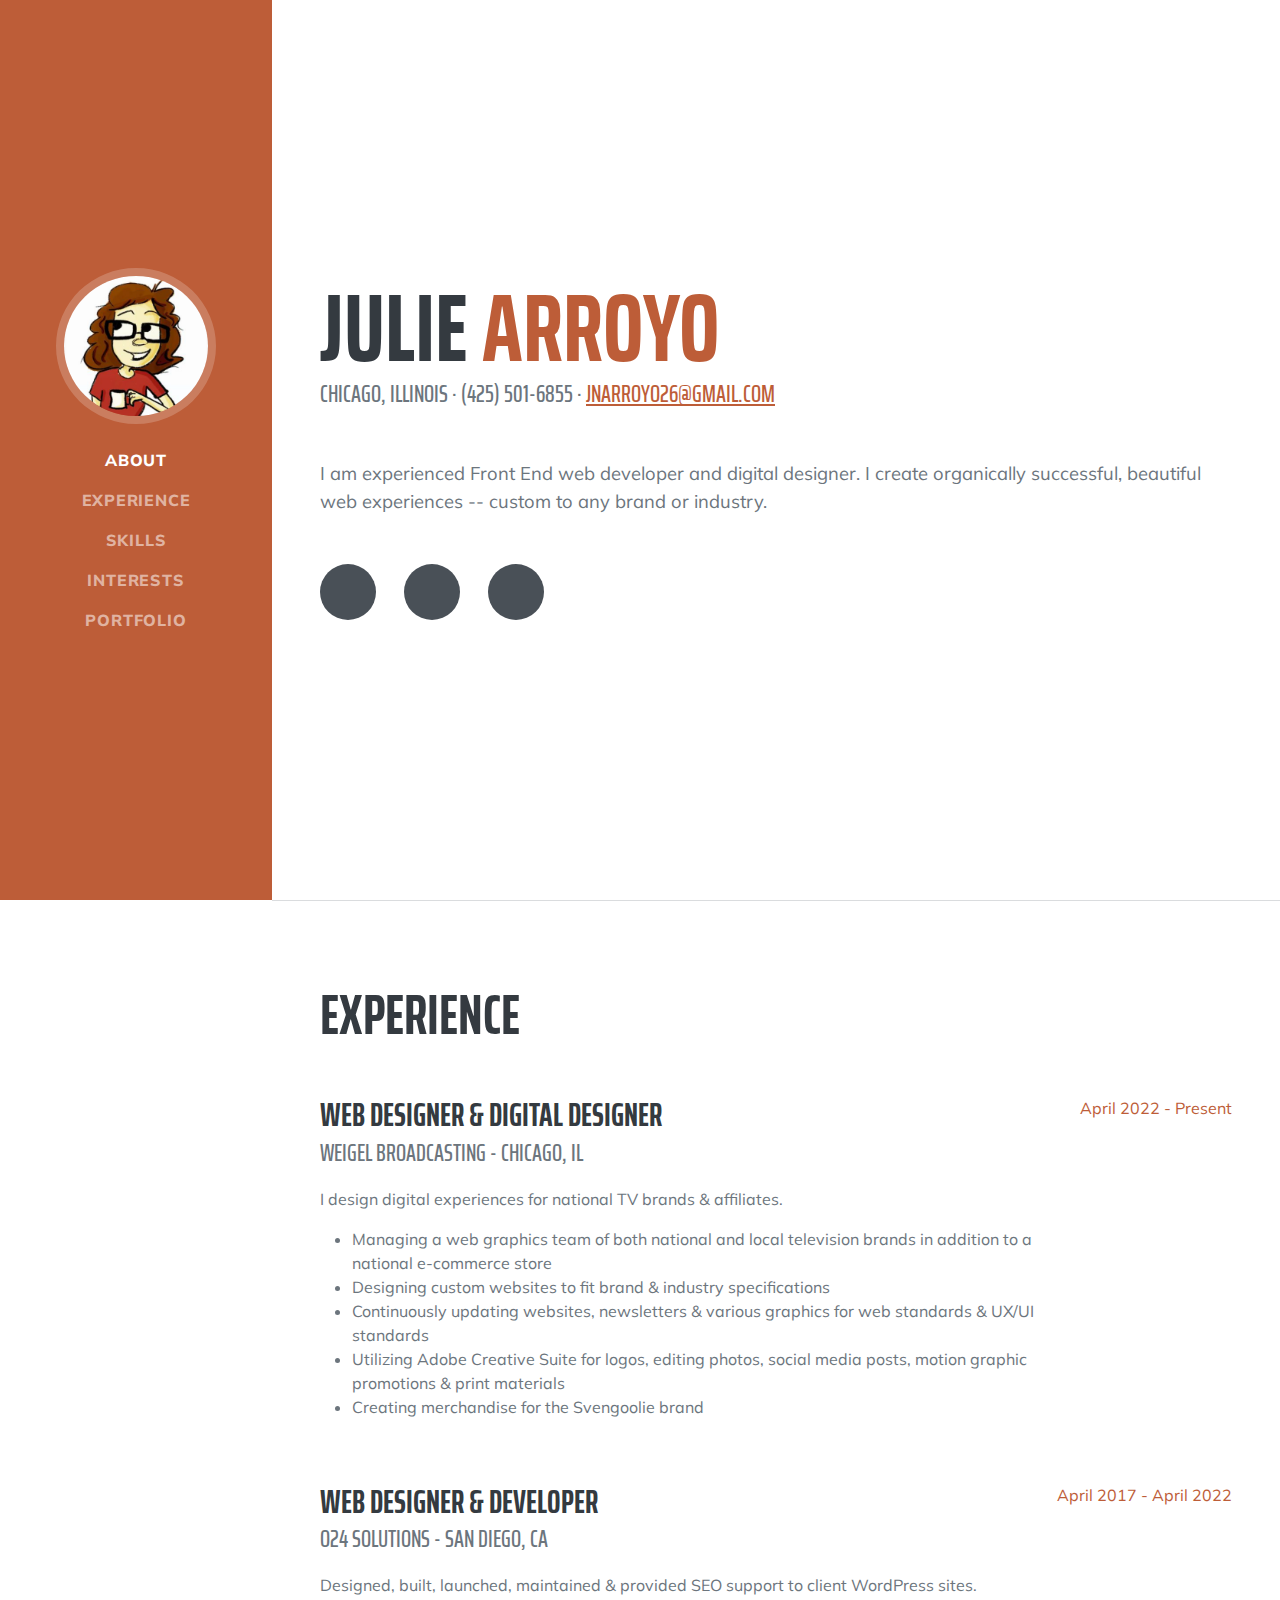
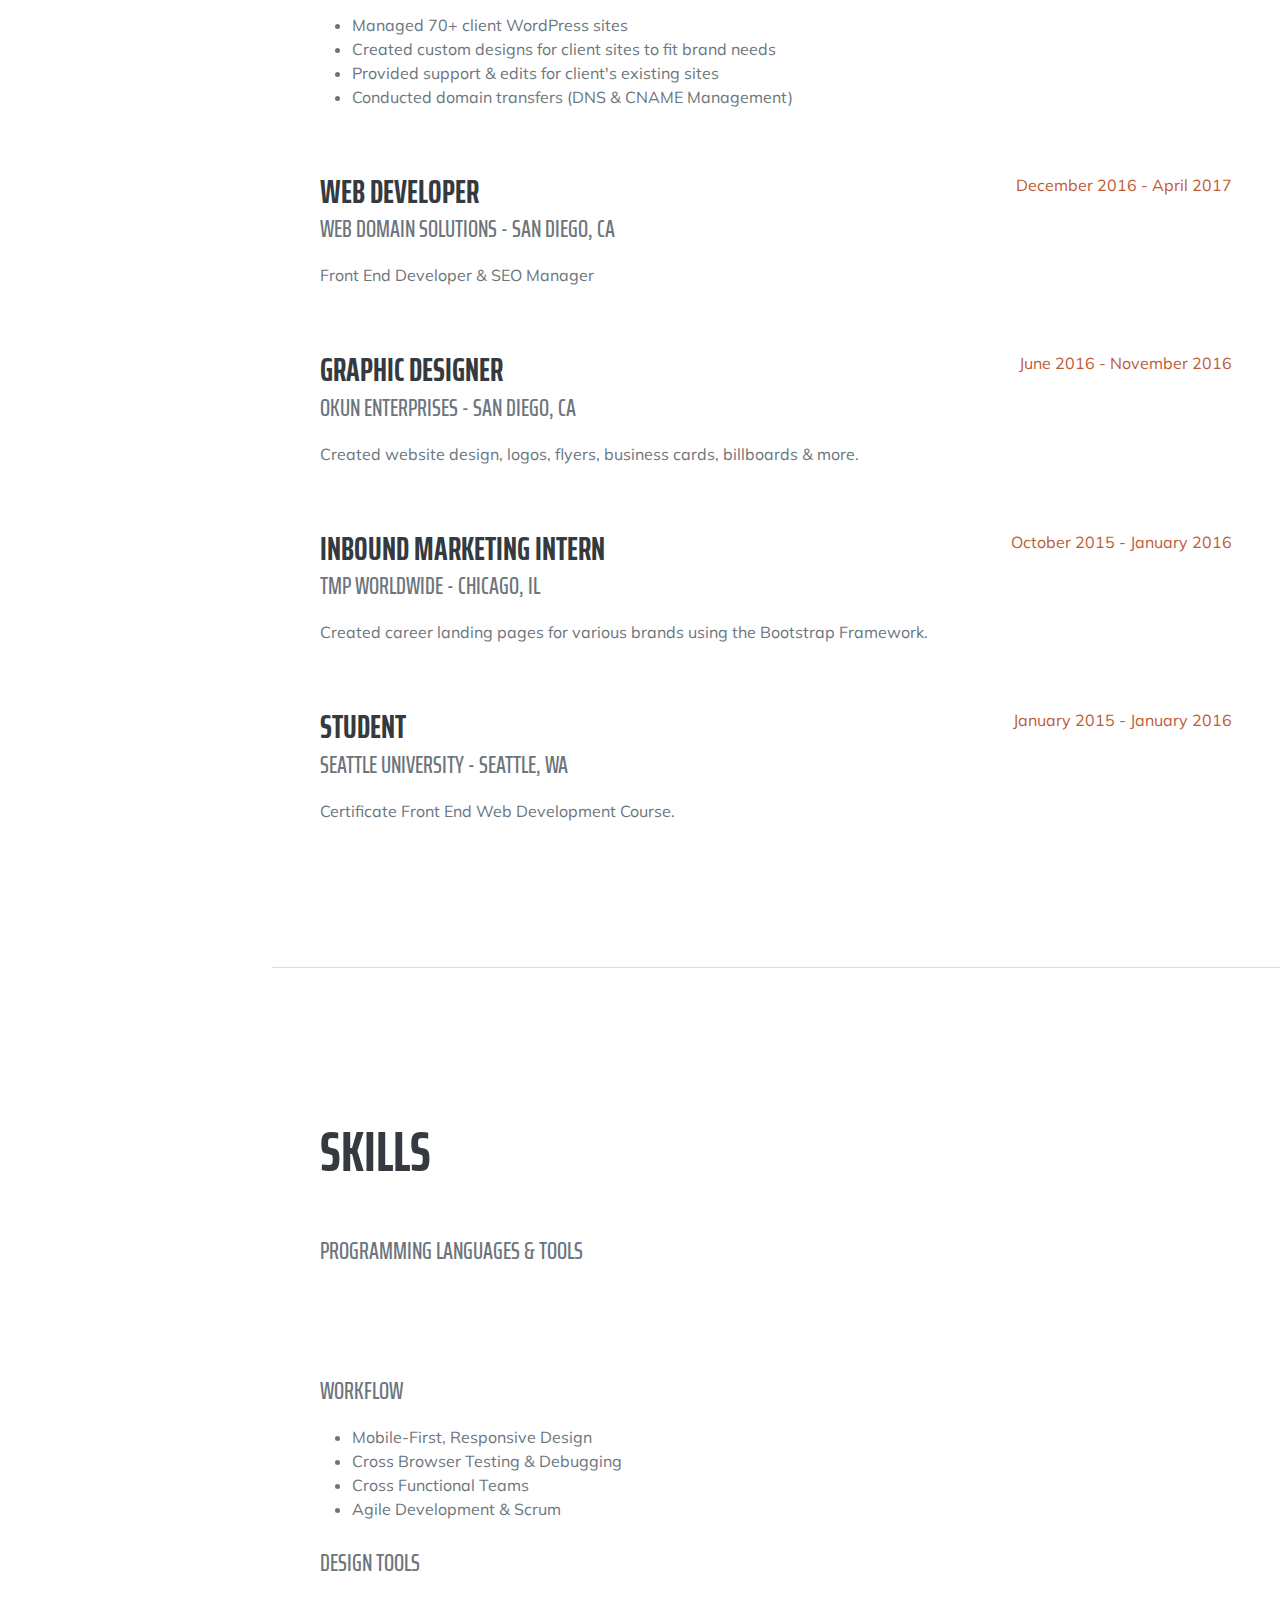
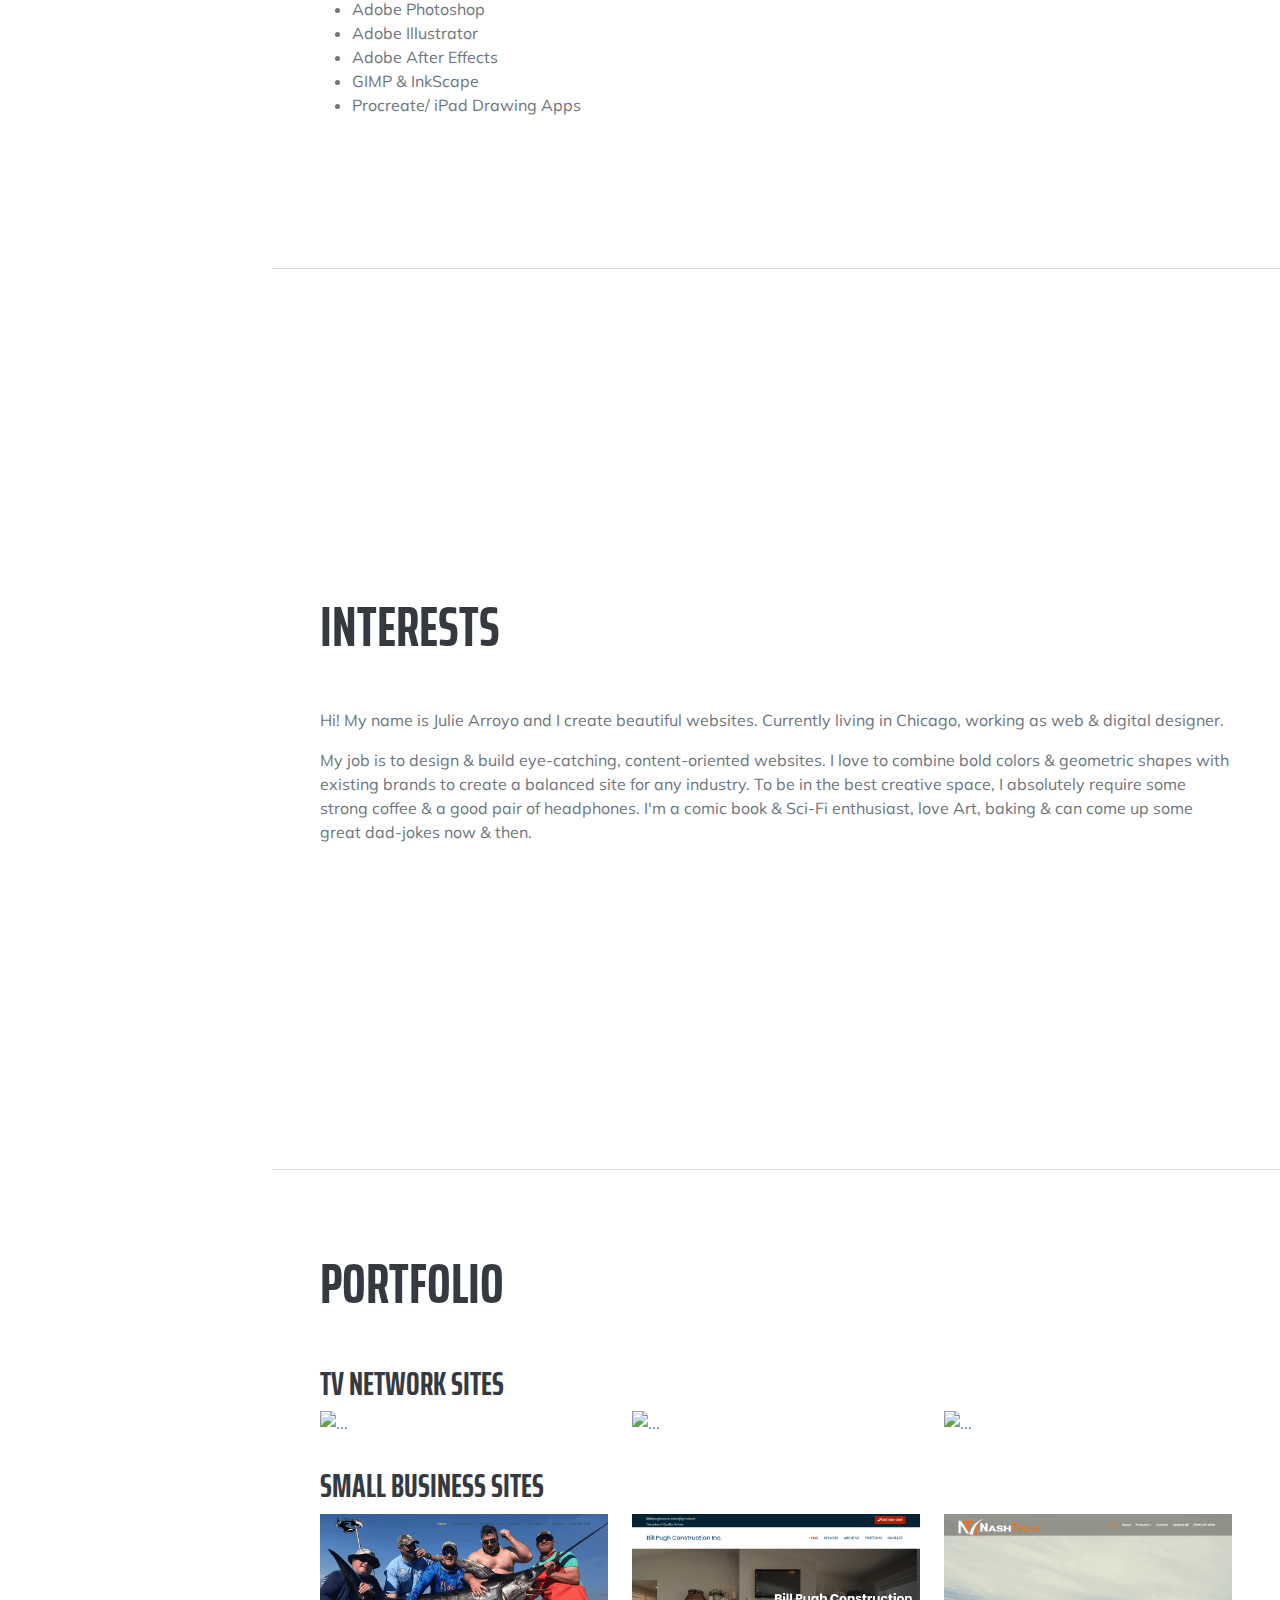
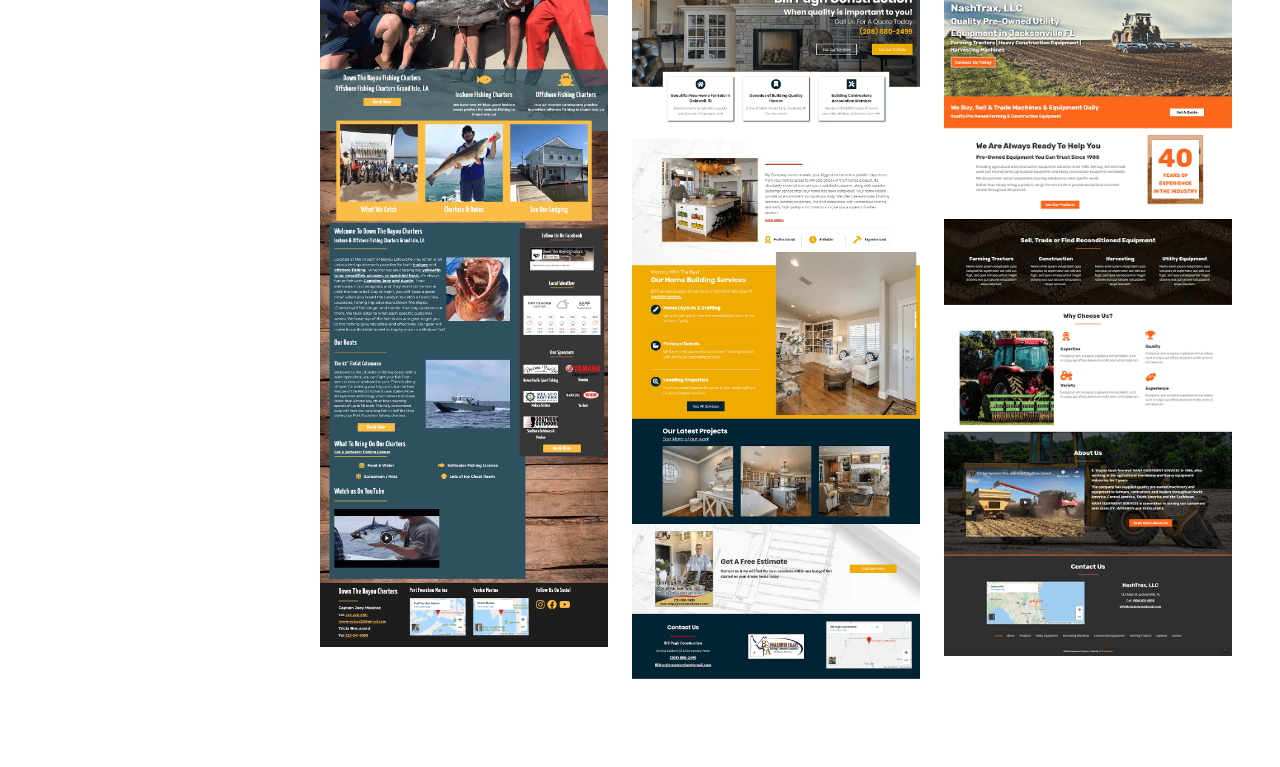
==== commit 85117990: "Updates 2025" ====
--- a/index.html
+++ b/index.html
@@ -46,10 +46,10 @@
                         <span class="text-primary">Arroyo</span>
                     </h1>
                     <div class="subheading mb-5">
-                        Indianapolis, Indiana · (425) 501-6855 ·
+                        Chicago, Illinois · (425) 501-6855 ·
                         <a href="mailto:JNArroyo26@gmail.com">JNArroyo26@gmail.com</a>
                     </div>
-                    <p class="lead mb-5">I am experienced Front End web developer specializing in small business sites. I create organically successful, beautiful web experiences -- custom to any brand or industry.   </p>
+                    <p class="lead mb-5">I am experienced Front End web developer and digital designer. I create organically successful, beautiful web experiences -- custom to any brand or industry.   </p>
                     <div class="social-icons">
                         <a class="social-icon" href="https://www.linkedin.com/in/arroyojulianne/" target="_blank"><i class="fab fa-linkedin-in"></i></a>
                         <a class="social-icon" href="https://github.com/JulieArroyo" target="_blank"><i class="fab fa-github"></i></a>
@@ -62,34 +62,43 @@
             <section class="resume-section" id="experience">
                 <div class="resume-section-content">
                     <h2 class="mb-5">Experience</h2>
+
+                    <div class="d-flex flex-column flex-md-row justify-content-between mb-5">
+                        <div class="flex-grow-1">
+                            <h3 class="mb-0">Web Designer & Digital Designer</h3>
+                            <div class="subheading mb-3">Weigel Broadcasting - Chicago, IL</div>
+                            <p> I design digital experiences for national TV brands & affiliates.</p>
+                                  <ul>
+                                  <li> Managing a web graphics team of both national and local television brands in addition to a national e-commerce store
+                                  <li> Designing custom websites to fit brand & industry specifications
+                                  <li> Continuously updating websites, newsletters & various graphics for web standards & UX/UI standards
+                                  <li> Utilizing Adobe Creative Suite for logos, editing photos, social media posts, motion graphic promotions & print materials
+                                  <li> Creating merchandise for the Svengoolie brand
+
+                                  </ul>
+                        </div>
+                        <div class="flex-shrink-0"><span class="text-primary">April 2022 - Present</span></div>
+                    </div>
+
                     <div class="d-flex flex-column flex-md-row justify-content-between mb-5">
                         <div class="flex-grow-1">
                             <h3 class="mb-0">Web Designer & Developer</h3>
                             <div class="subheading mb-3">O24 Solutions - San Diego, CA</div>
-                            <p>I design, build, launch, maintain & provide SEO to client WordPress sites.</p>
+                            <p>Designed, built, launched, maintained & provided SEO support to client WordPress sites.</p>
                                   <ul>
-                                  <li> Managing 70+ client WordPress sites
-                                  <li> Creating custom designs for client sites to fit brand & industry
-                                  specifications
-                                  <li> Optimize current content for web standards & UX/UI standards
-                                  <li> Create & optimize new content
-                                  <li> Utilizing Adobe Photoshop for logos, editing photos & social
-                                  media posts
-                                  <li> Providing support & edits for client's existing sites
-                                  <li> Handling domain transfers (DNS & CNAME Management)
+                                  <li> Managed 70+ client WordPress sites
+                                  <li> Created custom designs for client sites to fit brand needs
+                                  <li> Provided support & edits for client's existing sites
+                                  <li> Conducted domain transfers (DNS & CNAME Management)
                                   </ul>
                         </div>
-                        <div class="flex-shrink-0"><span class="text-primary">April 2017 - Present</span></div>
+                        <div class="flex-shrink-0"><span class="text-primary">April 2017 - April 2022</span></div>
                     </div>
                     <div class="d-flex flex-column flex-md-row justify-content-between mb-5">
                         <div class="flex-grow-1">
                             <h3 class="mb-0">Web Developer</h3>
                             <div class="subheading mb-3">Web Domain Solutions - San Diego, CA</div>
                             <p>Front End Developer & SEO Manager</p>
-                            <ul>
-                              <li>Created landing pages using Bootstap framework</li>
-                              <li>Improved client content with Google SEO standards monitoring</li>
-                            </ul>
                         </div>
                         <div class="flex-shrink-0"><span class="text-primary">December 2016 - April 2017</span></div>
                     </div>
@@ -169,6 +178,10 @@
                         </li>
                         <li>
                             <span class="fa-li"><i class="fas fa-check"></i></span>
+                            Adobe After Effects
+                        </li>
+                        <li>
+                            <span class="fa-li"><i class="fas fa-check"></i></span>
                             GIMP & InkScape
                         </li>
                         <li>
@@ -183,8 +196,8 @@
             <section class="resume-section" id="interests">
                 <div class="resume-section-content">
                     <h2 class="mb-5">Interests</h2>
-                    <p>Hi! My name is Julie Arroyo and I create beautiful websites. Currently living in Indianapolis, working as front-end WordPress developer.</p>
-                    <p class="mb-0">My job is to design & build eye-catching, content-oriented websites. I love to combine bold colors & geometric shapes with existing client brands to create a balanced site for any industry.
+                    <p>Hi! My name is Julie Arroyo and I create beautiful websites. Currently living in Chicago, working as web & digital designer.</p>
+                    <p class="mb-0">My job is to design & build eye-catching, content-oriented websites. I love to combine bold colors & geometric shapes with existing brands to create a balanced site for any industry.
 
 To be in the best creative space, I absolutely require some strong coffee & a good pair of headphones.
 
@@ -197,9 +210,27 @@
             <section class="resume-section" id="portfolio">
                 <div class="resume-section-content">
                     <h2 class="mb-5">Portfolio</h2>
+
+
                     <div class="row">
-                      <div class="col">
-                        <img class="img-fluid mx-auto mb-2" src="assets/img/sites/Daves_guide_service.png" alt="..." />
+                      <h3>TV Network Sites</h3>
+                      <div class="col">
+                        <img class="img-fluid mx-auto mb-2" src="assets/img/sites/MeTV_Toons.png" alt="..." />
+                      </div>
+                      <div class="col">
+                        <img class="img-fluid mx-auto mb-2" src="assets/img/sites/catchy-comedy.png" alt="..." />
+                      </div>
+                      <div class="col">
+                        <img class="img-fluid mx-auto mb-2" src="assets/img/sites/DABL.png" alt="..." />
+                      </div>
+                    </div>
+<br>
+
+                    <div class="row">
+                      <h3>Small Business Sites</h3>
+                      <div class="col">
+
+                        <img class="img-fluid mx-auto mb-2" src="assets/img/sites/down_the_bayou.png" alt="..." />
                       </div>
                       <div class="col">
                         <img class="img-fluid mx-auto mb-2" src="assets/img/sites/bill_pugh.png" alt="..." />
@@ -209,17 +240,7 @@
                       </div>
                     </div>
 
-                    <div class="row">
-                      <div class="col">
-                        <img class="img-fluid mx-auto mb-2" src="assets/img/sites/fullpage-mastAve.png" alt="..." />
-                      </div>
-                      <div class="col">
-                        <img class="img-fluid mx-auto mb-2" src="assets/img/sites/down_the_bayou.png" alt="..." />
-                      </div>
-                      <div class="col">
-                        <img class="img-fluid mx-auto mb-2" src="assets/img/sites/calma-sd.png" alt="..." />
-                      </div>
-                    </div>
+
                 </div>
             </section>
         </div>
